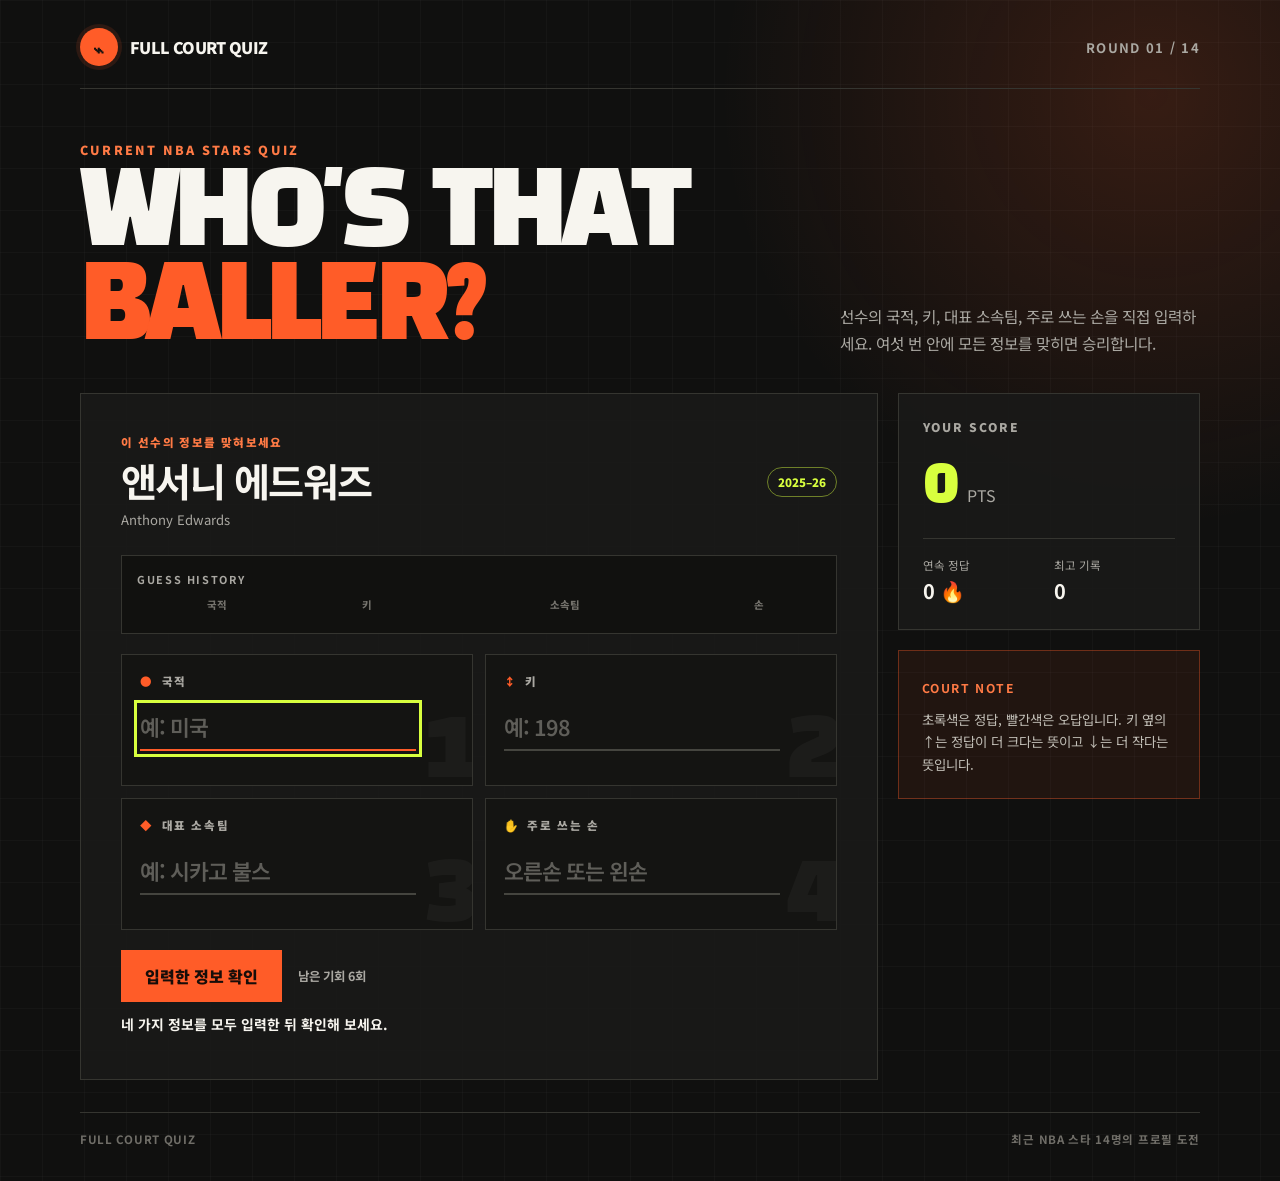
==== index.html @ ac7684ba "최근 NBA 선수 데이터 반영" ====
<!doctype html>
<html lang="ko">
  <head>
    <meta charset="UTF-8" />
    <meta name="viewport" content="width=device-width, initial-scale=1" />
    <meta
      name="description"
      content="국적, 키, 소속팀, 주로 쓰는 손을 입력해 최근 NBA 스타의 프로필을 맞혀 보세요."
    />
    <title>WHO'S THAT BALLER? — 농구선수 맞히기</title>
    <link rel="preconnect" href="https://fonts.googleapis.com" />
    <link rel="preconnect" href="https://fonts.gstatic.com" crossorigin />
    <link
      href="https://fonts.googleapis.com/css2?family=Black+Han+Sans&family=Noto+Sans+KR:wght@400;600;700;900&display=swap"
      rel="stylesheet"
    />
    <link rel="stylesheet" href="style.css" />
  </head>
  <body>
    <main class="shell">
      <header class="topbar">
        <a class="brand" href="./" aria-label="Full Court Quiz 처음으로">
          <span class="brand-ball" aria-hidden="true">⌁</span>
          FULL COURT QUIZ
        </a>
        <div class="round-counter" id="roundCounter">ROUND 01 / 14</div>
      </header>

      <section class="hero" aria-labelledby="gameTitle">
        <div>
          <p class="kicker">CURRENT NBA STARS QUIZ</p>
          <h1 id="gameTitle">WHO'S THAT<br /><span>BALLER?</span></h1>
        </div>
        <p class="intro">
          선수의 국적, 키, 대표 소속팀, 주로 쓰는 손을 직접 입력하세요.
          여섯 번 안에 모든 정보를 맞히면 승리합니다.
        </p>
      </section>

      <section class="game-layout">
        <div class="game-card">
          <div class="card-header">
            <div>
              <p class="player-prompt">이 선수의 정보를 맞혀보세요</p>
              <h2 id="playerName">-</h2>
              <p class="english-name" id="englishName">-</p>
            </div>
            <span class="difficulty">2025–26</span>
          </div>

          <section class="guess-board" aria-labelledby="guessBoardTitle">
            <h3 id="guessBoardTitle" class="board-title">GUESS HISTORY</h3>
            <div class="board-labels" aria-hidden="true">
              <span>국적</span>
              <span>키</span>
              <span>소속팀</span>
              <span>손</span>
            </div>
            <div id="guessHistory" class="guess-history" aria-live="polite"></div>
          </section>

          <form id="answerForm">
            <div class="clue-grid">
              <label class="clue" data-number="1" for="nationalityInput">
                <span class="clue-label"><span aria-hidden="true">●</span> 국적</span>
                <input
                  class="clue-input"
                  id="nationalityInput"
                  type="text"
                  autocomplete="off"
                  placeholder="예: 미국"
                />
                <span class="result-icon" aria-hidden="true"></span>
              </label>
              <label class="clue" data-number="2" for="heightInput">
                <span class="clue-label"><span aria-hidden="true">↕</span> 키</span>
                <input
                  class="clue-input"
                  id="heightInput"
                  type="text"
                  inputmode="numeric"
                  autocomplete="off"
                  placeholder="예: 198"
                />
                <span class="result-icon" aria-hidden="true"></span>
              </label>
              <label class="clue" data-number="3" for="teamInput">
                <span class="clue-label"><span aria-hidden="true">◆</span> 대표 소속팀</span>
                <input
                  class="clue-input"
                  id="teamInput"
                  type="text"
                  autocomplete="off"
                  placeholder="예: 시카고 불스"
                />
                <span class="result-icon" aria-hidden="true"></span>
              </label>
              <label class="clue" data-number="4" for="handInput">
                <span class="clue-label"><span aria-hidden="true">✋</span> 주로 쓰는 손</span>
                <input
                  class="clue-input"
                  id="handInput"
                  type="text"
                  autocomplete="off"
                  placeholder="오른손 또는 왼손"
                />
                <span class="result-icon" aria-hidden="true"></span>
              </label>
            </div>

            <div class="answer-actions">
              <button class="primary-button" type="submit">입력한 정보 확인</button>
              <span class="attempt-count" id="attemptCount">남은 기회 6회</span>
            </div>
            <p class="feedback" id="feedback" aria-live="polite"></p>
          </form>
        </div>

        <aside class="side-panel" aria-label="게임 현황">
          <section class="score-card">
            <p class="score-title">YOUR SCORE</p>
            <div class="score-main">
              <strong id="score">0</strong>
              <span>PTS</span>
            </div>
            <div class="stats">
              <div class="stat">
                <span>연속 정답</span>
                <strong id="streak">0 🔥</strong>
              </div>
              <div class="stat">
                <span>최고 기록</span>
                <strong id="best">0</strong>
              </div>
            </div>
          </section>

          <section class="tip-card">
            <strong>COURT NOTE</strong>
            <p>
              초록색은 정답, 빨간색은 오답입니다. 키 옆의 ↑는 정답이 더
              크다는 뜻이고 ↓는 더 작다는 뜻입니다.
            </p>
          </section>

          <button class="next-button" id="nextButton" type="button" hidden>
            다음 선수 →
          </button>
        </aside>
      </section>

      <footer>
        <span>FULL COURT QUIZ</span>
        <span>최근 NBA 스타 14명의 프로필 도전</span>
      </footer>
    </main>
    <script src="main.js"></script>
  </body>
</html>
---- style.css ----
:root {
  color-scheme: dark;
  --ink: #f7f5ef;
  --muted: #aaa8a2;
  --court: #10100f;
  --panel: #1a1a18;
  --line: #353530;
  --orange: #ff5c28;
  --orange-soft: #ff7a45;
  --lime: #d8ff3e;
  --danger: #ff6a6a;
}

* {
  box-sizing: border-box;
}

html {
  min-width: 320px;
  background: var(--court);
}

body {
  margin: 0;
  min-height: 100vh;
  background:
    radial-gradient(circle at 90% 8%, rgba(255, 92, 40, 0.16), transparent 27rem),
    linear-gradient(rgba(255, 255, 255, 0.025) 1px, transparent 1px),
    linear-gradient(90deg, rgba(255, 255, 255, 0.025) 1px, transparent 1px),
    var(--court);
  background-size: auto, 42px 42px, 42px 42px, auto;
  color: var(--ink);
  font-family: "Noto Sans KR", sans-serif;
}

button,
input {
  font: inherit;
}

button {
  cursor: pointer;
}

.shell {
  width: min(1120px, calc(100% - 32px));
  margin: 0 auto;
  padding: 28px 0 34px;
}

.topbar {
  display: flex;
  align-items: center;
  justify-content: space-between;
  gap: 20px;
  padding-bottom: 22px;
  border-bottom: 1px solid var(--line);
}

.brand {
  display: flex;
  align-items: center;
  gap: 12px;
  color: var(--ink);
  font-weight: 900;
  letter-spacing: -0.04em;
  text-decoration: none;
}

.brand-ball {
  display: grid;
  width: 38px;
  aspect-ratio: 1;
  place-items: center;
  border-radius: 50%;
  background: var(--orange);
  color: #17120f;
  font-size: 20px;
  box-shadow: 0 0 0 4px rgba(255, 92, 40, 0.12);
}

.round-counter {
  color: var(--muted);
  font-size: 0.82rem;
  font-weight: 700;
  letter-spacing: 0.1em;
}

.hero {
  display: grid;
  grid-template-columns: minmax(0, 1.2fr) minmax(240px, 0.8fr);
  gap: 32px;
  align-items: end;
  padding: 52px 0 36px;
}

.kicker {
  margin: 0 0 10px;
  color: var(--orange-soft);
  font-size: 0.78rem;
  font-weight: 900;
  letter-spacing: 0.18em;
}

h1 {
  max-width: 700px;
  margin: 0;
  font-family: "Black Han Sans", sans-serif;
  font-size: clamp(2.9rem, 8vw, 6.4rem);
  font-weight: 400;
  letter-spacing: -0.055em;
  line-height: 0.92;
}

h1 span {
  color: var(--orange);
}

.intro {
  justify-self: end;
  max-width: 360px;
  margin: 0;
  color: var(--muted);
  font-size: 0.98rem;
  line-height: 1.75;
}

.game-layout {
  display: grid;
  grid-template-columns: minmax(0, 1.45fr) minmax(260px, 0.55fr);
  gap: 20px;
}

.game-card,
.score-card {
  border: 1px solid var(--line);
  background: rgba(26, 26, 24, 0.92);
}

.game-card {
  padding: clamp(22px, 4vw, 40px);
}

.card-header {
  display: flex;
  justify-content: space-between;
  gap: 18px;
  align-items: center;
  margin-bottom: 26px;
}

.card-header h2 {
  margin: 2px 0 0;
  font-size: clamp(1.65rem, 4vw, 2.45rem);
  letter-spacing: -0.04em;
}

.player-prompt {
  margin: 0;
  color: var(--orange-soft);
  font-size: 0.72rem;
  font-weight: 900;
  letter-spacing: 0.12em;
}

.english-name {
  margin: 2px 0 0;
  color: var(--muted);
  font-size: 0.82rem;
}

.difficulty {
  padding: 6px 10px;
  border: 1px solid rgba(216, 255, 62, 0.45);
  border-radius: 999px;
  color: var(--lime);
  font-size: 0.72rem;
  font-weight: 900;
}

.guess-board {
  margin-bottom: 20px;
  padding: 15px;
  border: 1px solid var(--line);
  background: #11110f;
}

.board-title {
  margin: 0 0 10px;
  color: var(--muted);
  font-size: 0.68rem;
  letter-spacing: 0.15em;
}

.board-labels,
.guess-row {
  display: grid;
  grid-template-columns: 0.85fr 0.68fr 1.35fr 0.65fr;
  gap: 6px;
}

.board-labels {
  margin-bottom: 6px;
  color: #74726c;
  font-size: 0.65rem;
  font-weight: 800;
  text-align: center;
}

.guess-history {
  display: grid;
  gap: 6px;
}

.guess-cell {
  display: flex;
  min-width: 0;
  min-height: 42px;
  align-items: center;
  justify-content: center;
  gap: 5px;
  padding: 7px 5px;
  color: #fff;
  font-size: clamp(0.68rem, 1.6vw, 0.82rem);
  font-weight: 900;
  line-height: 1.2;
  text-align: center;
  word-break: keep-all;
  animation: tile-in 240ms ease both;
}

.guess-cell.correct {
  background: #31834e;
  border: 1px solid #64d889;
}

.guess-cell.wrong {
  background: #8a3434;
  border: 1px solid #e56b6b;
}

.height-arrow {
  flex: none;
  color: #fff;
  font-size: 1rem;
}

@keyframes tile-in {
  from {
    opacity: 0;
    transform: rotateX(75deg);
  }
  to {
    opacity: 1;
    transform: rotateX(0);
  }
}

.clue-grid {
  display: grid;
  grid-template-columns: repeat(2, minmax(0, 1fr));
  gap: 12px;
}

.clue {
  position: relative;
  min-height: 132px;
  overflow: hidden;
  padding: 18px;
  border: 1px solid var(--line);
  background: #141412;
  transition: border-color 180ms ease, background 180ms ease;
}

.clue::after {
  position: absolute;
  right: -8px;
  bottom: -24px;
  color: rgba(255, 255, 255, 0.035);
  font-family: "Black Han Sans", sans-serif;
  font-size: 6rem;
  content: attr(data-number);
}

.clue-label {
  display: flex;
  align-items: center;
  gap: 8px;
  margin-bottom: 17px;
  color: var(--muted);
  font-size: 0.72rem;
  font-weight: 900;
  letter-spacing: 0.14em;
}

.clue-label span {
  color: var(--orange);
}

.clue-input {
  position: relative;
  z-index: 1;
  width: calc(100% - 38px);
  min-width: 0;
  padding: 5px 0 7px;
  border: 0;
  border-bottom: 2px solid #45453f;
  border-radius: 0;
  outline: 0;
  background: transparent;
  color: var(--ink);
  font-size: clamp(1rem, 2.4vw, 1.35rem);
  font-weight: 900;
  letter-spacing: -0.045em;
}

.clue-input::placeholder {
  color: #5f5e59;
  font-weight: 600;
}

.clue-input:focus {
  border-color: var(--orange);
}

.result-icon {
  position: absolute;
  z-index: 2;
  right: 18px;
  bottom: 25px;
  display: grid;
  width: 30px;
  height: 30px;
  place-items: center;
  border-radius: 50%;
  font-size: 1rem;
  font-weight: 900;
}

.clue.is-correct {
  border-color: #64d889;
  background: rgba(56, 161, 105, 0.16);
}

.clue.is-correct .clue-input {
  border-color: #64d889;
  color: #a8f5bf;
}

.clue.is-correct .result-icon {
  background: #64d889;
  color: #092512;
}

.clue.is-wrong {
  border-color: #f06464;
  background: rgba(190, 55, 55, 0.16);
}

.clue.is-wrong .clue-input {
  border-color: #f06464;
}

.clue.is-wrong .result-icon {
  background: #f06464;
  color: #2c0707;
}

.answer-actions {
  display: flex;
  align-items: center;
  gap: 16px;
  margin-top: 20px;
}

.attempt-count {
  color: var(--muted);
  font-size: 0.78rem;
  font-weight: 700;
}

.primary-button,
.next-button {
  border: 0;
  background: var(--orange);
  color: #170d09;
  font-weight: 900;
  transition: background 160ms ease, transform 160ms ease;
}

.primary-button {
  padding: 14px 24px;
}

.primary-button:hover,
.next-button:hover {
  background: #ff7448;
  transform: translateY(-1px);
}

.primary-button:focus-visible,
.next-button:focus-visible,
.clue-input:focus-visible {
  outline: 3px solid var(--lime);
  outline-offset: 3px;
}

.feedback {
  min-height: 25px;
  margin: 12px 0 0;
  font-size: 0.87rem;
  font-weight: 700;
}

.feedback.correct {
  color: var(--lime);
}

.feedback.wrong {
  color: var(--danger);
}

.side-panel {
  display: grid;
  align-content: start;
  gap: 20px;
}

.score-card {
  padding: 24px;
}

.score-title {
  margin: 0 0 20px;
  color: var(--muted);
  font-size: 0.75rem;
  font-weight: 900;
  letter-spacing: 0.16em;
}

.score-main {
  display: flex;
  align-items: baseline;
  gap: 7px;
  padding-bottom: 22px;
  border-bottom: 1px solid var(--line);
}

.score-main strong {
  color: var(--lime);
  font-family: "Black Han Sans", sans-serif;
  font-size: 3.8rem;
  font-weight: 400;
  line-height: 1;
}

.score-main span {
  color: var(--muted);
}

.stats {
  display: grid;
  grid-template-columns: 1fr 1fr;
  gap: 10px;
  padding-top: 18px;
}

.stat span {
  display: block;
  color: var(--muted);
  font-size: 0.72rem;
}

.stat strong {
  display: block;
  margin-top: 3px;
  font-size: 1.25rem;
}

.tip-card {
  padding: 23px;
  border: 1px solid rgba(255, 92, 40, 0.35);
  background: rgba(255, 92, 40, 0.07);
}

.tip-card strong {
  color: var(--orange-soft);
  font-size: 0.76rem;
  letter-spacing: 0.13em;
}

.tip-card p {
  margin: 10px 0 0;
  color: #c1beb6;
  font-size: 0.84rem;
  line-height: 1.65;
}

.next-button {
  width: 100%;
  padding: 15px;
}

.next-button[hidden] {
  display: none;
}

footer {
  display: flex;
  justify-content: space-between;
  gap: 20px;
  margin-top: 32px;
  padding-top: 18px;
  border-top: 1px solid var(--line);
  color: #706e68;
  font-size: 0.72rem;
  font-weight: 700;
  letter-spacing: 0.06em;
}

@media (max-width: 780px) {
  .hero,
  .game-layout {
    grid-template-columns: 1fr;
  }

  .hero {
    gap: 18px;
    padding-top: 38px;
  }

  .intro {
    justify-self: start;
  }

  .side-panel {
    grid-template-columns: 1fr 1fr;
  }

  .next-button {
    grid-column: 1 / -1;
  }
}

@media (max-width: 560px) {
  .shell {
    width: min(100% - 20px, 1120px);
    padding-top: 18px;
  }

  .clue-grid,
  .side-panel {
    grid-template-columns: 1fr;
  }

  .guess-board {
    margin-inline: -10px;
    padding: 10px;
  }

  .board-labels,
  .guess-row {
    grid-template-columns: 0.85fr 0.65fr 1.25fr 0.65fr;
    gap: 4px;
  }

  .guess-cell {
    min-height: 38px;
    padding-inline: 3px;
    font-size: 0.62rem;
  }

  .clue {
    min-height: 108px;
  }

  .answer-row {
    grid-template-columns: 1fr;
  }

  .primary-button {
    padding: 14px;
  }

  .round-counter {
    font-size: 0.7rem;
  }

  footer {
    flex-direction: column;
  }
}

@media (prefers-reduced-motion: reduce) {
  * {
    scroll-behavior: auto !important;
    transition: none !important;
  }
}
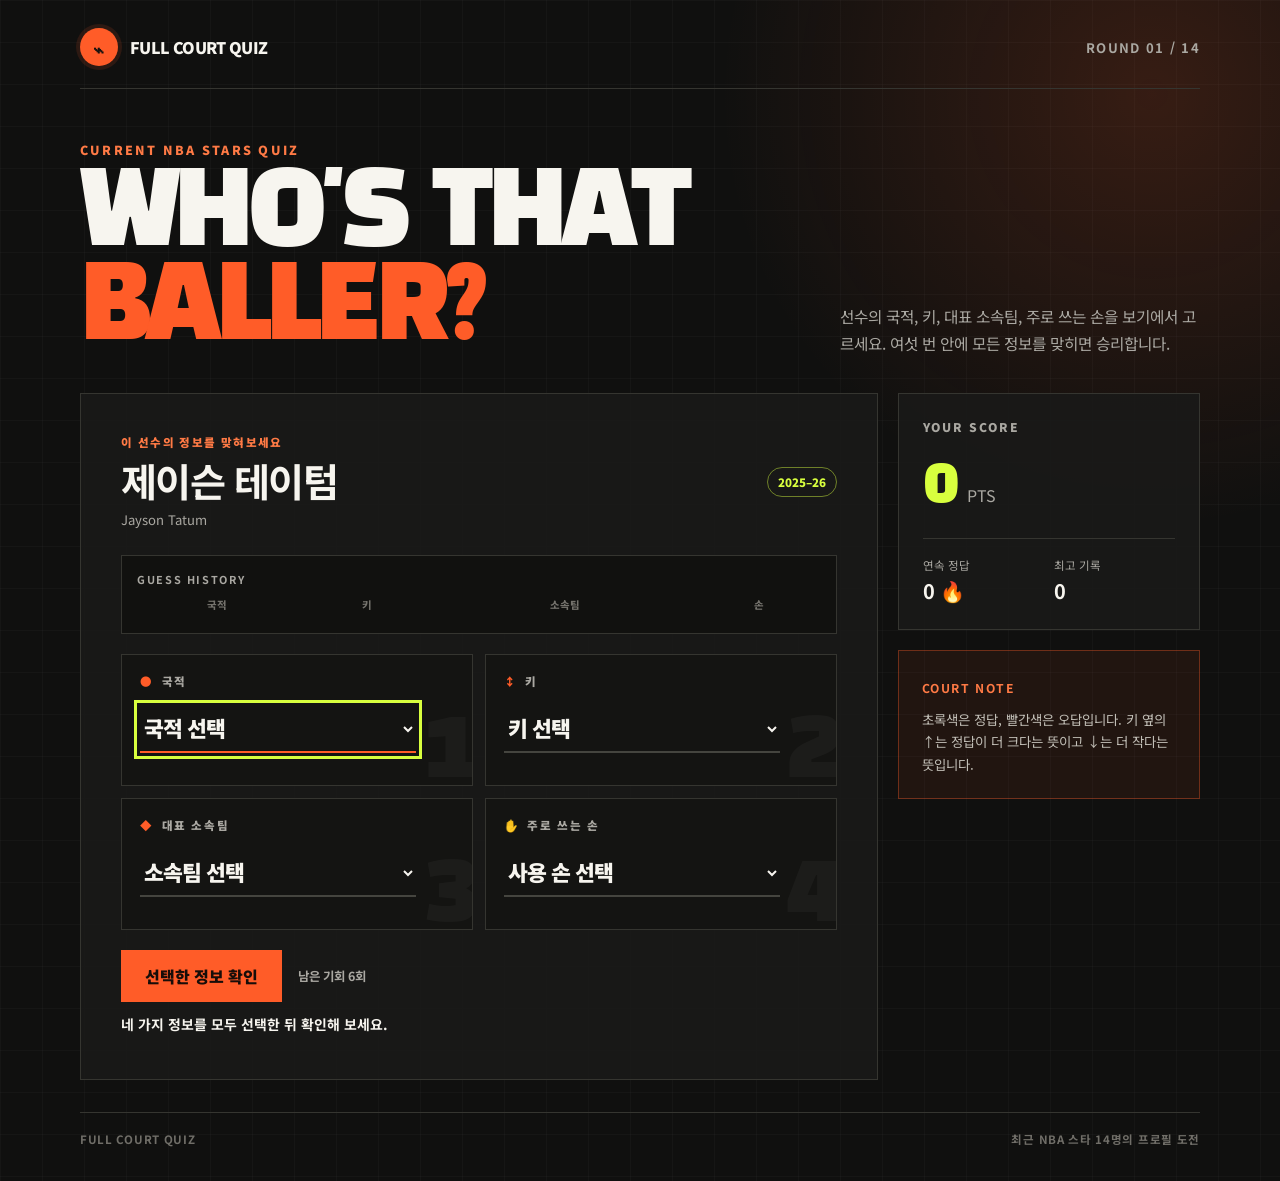
==== commit 0e5320b8: "농구 퀴즈를 객관식으로 변경" ====
--- a/index.html
+++ b/index.html
@@ -5,7 +5,7 @@
     <meta name="viewport" content="width=device-width, initial-scale=1" />
     <meta
       name="description"
-      content="국적, 키, 소속팀, 주로 쓰는 손을 입력해 최근 NBA 스타의 프로필을 맞혀 보세요."
+      content="국적, 키, 소속팀, 주로 쓰는 손을 객관식으로 골라 최근 NBA 스타의 프로필을 맞혀 보세요."
     />
     <title>WHO'S THAT BALLER? — 농구선수 맞히기</title>
     <link rel="preconnect" href="https://fonts.googleapis.com" />
@@ -32,7 +32,7 @@
           <h1 id="gameTitle">WHO'S THAT<br /><span>BALLER?</span></h1>
         </div>
         <p class="intro">
-          선수의 국적, 키, 대표 소속팀, 주로 쓰는 손을 직접 입력하세요.
+          선수의 국적, 키, 대표 소속팀, 주로 쓰는 손을 보기에서 고르세요.
           여섯 번 안에 모든 정보를 맞히면 승리합니다.
         </p>
       </section>
@@ -63,53 +63,52 @@
             <div class="clue-grid">
               <label class="clue" data-number="1" for="nationalityInput">
                 <span class="clue-label"><span aria-hidden="true">●</span> 국적</span>
-                <input
+                <select
                   class="clue-input"
                   id="nationalityInput"
-                  type="text"
-                  autocomplete="off"
-                  placeholder="예: 미국"
-                />
+                  data-field="nationality"
+                >
+                  <option value="">국적 선택</option>
+                </select>
                 <span class="result-icon" aria-hidden="true"></span>
               </label>
               <label class="clue" data-number="2" for="heightInput">
                 <span class="clue-label"><span aria-hidden="true">↕</span> 키</span>
-                <input
+                <select
                   class="clue-input"
                   id="heightInput"
-                  type="text"
-                  inputmode="numeric"
-                  autocomplete="off"
-                  placeholder="예: 198"
-                />
+                  data-field="height"
+                >
+                  <option value="">키 선택</option>
+                </select>
                 <span class="result-icon" aria-hidden="true"></span>
               </label>
               <label class="clue" data-number="3" for="teamInput">
                 <span class="clue-label"><span aria-hidden="true">◆</span> 대표 소속팀</span>
-                <input
+                <select
                   class="clue-input"
                   id="teamInput"
-                  type="text"
-                  autocomplete="off"
-                  placeholder="예: 시카고 불스"
-                />
+                  data-field="team"
+                >
+                  <option value="">소속팀 선택</option>
+                </select>
                 <span class="result-icon" aria-hidden="true"></span>
               </label>
               <label class="clue" data-number="4" for="handInput">
                 <span class="clue-label"><span aria-hidden="true">✋</span> 주로 쓰는 손</span>
-                <input
+                <select
                   class="clue-input"
                   id="handInput"
-                  type="text"
-                  autocomplete="off"
-                  placeholder="오른손 또는 왼손"
-                />
+                  data-field="hand"
+                >
+                  <option value="">사용 손 선택</option>
+                </select>
                 <span class="result-icon" aria-hidden="true"></span>
               </label>
             </div>
 
             <div class="answer-actions">
-              <button class="primary-button" type="submit">입력한 정보 확인</button>
+              <button class="primary-button" type="submit">선택한 정보 확인</button>
               <span class="attempt-count" id="attemptCount">남은 기회 6회</span>
             </div>
             <p class="feedback" id="feedback" aria-live="polite"></p>
--- a/style.css
+++ b/style.css
@@ -34,7 +34,8 @@
 }
 
 button,
-input {
+input,
+select {
   font: inherit;
 }
 
@@ -309,9 +310,20 @@
   outline: 0;
   background: transparent;
   color: var(--ink);
+  cursor: pointer;
   font-size: clamp(1rem, 2.4vw, 1.35rem);
   font-weight: 900;
   letter-spacing: -0.045em;
+}
+
+.clue-input option {
+  background: #1a1a18;
+  color: var(--ink);
+}
+
+.clue-input:disabled {
+  cursor: default;
+  opacity: 1;
 }
 
 .clue-input::placeholder {
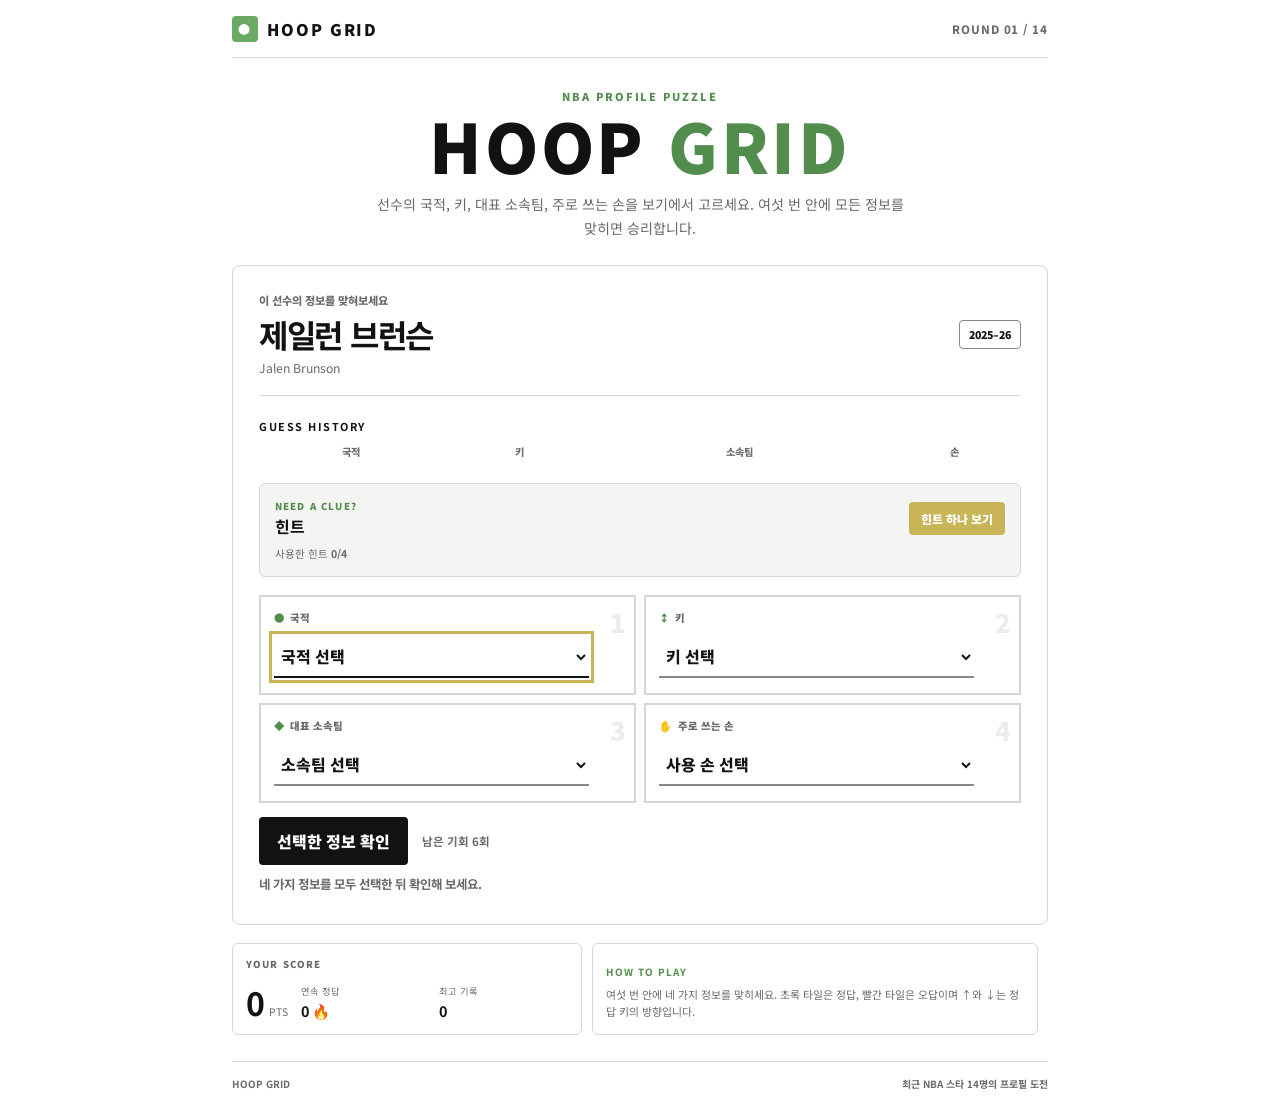
==== commit 0c16912b: "Wordle 스타일 디자인과 힌트 추가" ====
--- a/index.html
+++ b/index.html
@@ -7,11 +7,11 @@
       name="description"
       content="국적, 키, 소속팀, 주로 쓰는 손을 객관식으로 골라 최근 NBA 스타의 프로필을 맞혀 보세요."
     />
-    <title>WHO'S THAT BALLER? — 농구선수 맞히기</title>
+    <title>HOOP GRID — NBA 선수 프로필 맞히기</title>
     <link rel="preconnect" href="https://fonts.googleapis.com" />
     <link rel="preconnect" href="https://fonts.gstatic.com" crossorigin />
     <link
-      href="https://fonts.googleapis.com/css2?family=Black+Han+Sans&family=Noto+Sans+KR:wght@400;600;700;900&display=swap"
+      href="https://fonts.googleapis.com/css2?family=Noto+Sans+KR:wght@400;600;700;900&display=swap"
       rel="stylesheet"
     />
     <link rel="stylesheet" href="style.css" />
@@ -19,17 +19,17 @@
   <body>
     <main class="shell">
       <header class="topbar">
-        <a class="brand" href="./" aria-label="Full Court Quiz 처음으로">
-          <span class="brand-ball" aria-hidden="true">⌁</span>
-          FULL COURT QUIZ
+        <a class="brand" href="./" aria-label="Hoop Grid 처음으로">
+          <span class="brand-ball" aria-hidden="true">●</span>
+          HOOP GRID
         </a>
         <div class="round-counter" id="roundCounter">ROUND 01 / 14</div>
       </header>
 
       <section class="hero" aria-labelledby="gameTitle">
         <div>
-          <p class="kicker">CURRENT NBA STARS QUIZ</p>
-          <h1 id="gameTitle">WHO'S THAT<br /><span>BALLER?</span></h1>
+          <p class="kicker">NBA PROFILE PUZZLE</p>
+          <h1 id="gameTitle">HOOP <span>GRID</span></h1>
         </div>
         <p class="intro">
           선수의 국적, 키, 대표 소속팀, 주로 쓰는 손을 보기에서 고르세요.
@@ -57,6 +57,22 @@
               <span>손</span>
             </div>
             <div id="guessHistory" class="guess-history" aria-live="polite"></div>
+          </section>
+
+          <section class="hint-box" aria-labelledby="hintTitle">
+            <div class="hint-heading">
+              <div>
+                <span class="hint-eyebrow">NEED A CLUE?</span>
+                <h3 id="hintTitle">힌트</h3>
+              </div>
+              <button class="hint-button" id="hintButton" type="button">
+                힌트 하나 보기
+              </button>
+            </div>
+            <div class="hint-progress">
+              사용한 힌트 <strong id="hintCount">0/4</strong>
+            </div>
+            <ul class="hint-list" id="hintList" aria-live="polite"></ul>
           </section>
 
           <form id="answerForm">
@@ -135,10 +151,10 @@
           </section>
 
           <section class="tip-card">
-            <strong>COURT NOTE</strong>
+            <strong>HOW TO PLAY</strong>
             <p>
-              초록색은 정답, 빨간색은 오답입니다. 키 옆의 ↑는 정답이 더
-              크다는 뜻이고 ↓는 더 작다는 뜻입니다.
+              여섯 번 안에 네 가지 정보를 맞히세요. 초록 타일은 정답,
+              빨간 타일은 오답이며 ↑와 ↓는 정답 키의 방향입니다.
             </p>
           </section>
 
@@ -149,7 +165,7 @@
       </section>
 
       <footer>
-        <span>FULL COURT QUIZ</span>
+        <span>HOOP GRID</span>
         <span>최근 NBA 스타 14명의 프로필 도전</span>
       </footer>
     </main>
--- a/style.css
+++ b/style.css
@@ -1,14 +1,16 @@
 :root {
-  color-scheme: dark;
-  --ink: #f7f5ef;
-  --muted: #aaa8a2;
-  --court: #10100f;
-  --panel: #1a1a18;
-  --line: #353530;
-  --orange: #ff5c28;
-  --orange-soft: #ff7a45;
-  --lime: #d8ff3e;
-  --danger: #ff6a6a;
+  color-scheme: light;
+  --ink: #121213;
+  --muted: #6a6a6c;
+  --page: #ffffff;
+  --line: #d3d6da;
+  --line-dark: #878a8c;
+  --tile: #ffffff;
+  --green: #6aaa64;
+  --green-dark: #538d4e;
+  --red: #c65d5d;
+  --yellow: #c9b458;
+  --soft: #f4f4f2;
 }
 
 * {
@@ -17,20 +19,15 @@
 
 html {
   min-width: 320px;
-  background: var(--court);
+  background: var(--page);
 }
 
 body {
   margin: 0;
   min-height: 100vh;
-  background:
-    radial-gradient(circle at 90% 8%, rgba(255, 92, 40, 0.16), transparent 27rem),
-    linear-gradient(rgba(255, 255, 255, 0.025) 1px, transparent 1px),
-    linear-gradient(90deg, rgba(255, 255, 255, 0.025) 1px, transparent 1px),
-    var(--court);
-  background-size: auto, 42px 42px, 42px 42px, auto;
+  background: var(--page);
   color: var(--ink);
-  font-family: "Noto Sans KR", sans-serif;
+  font-family: "Noto Sans KR", Arial, sans-serif;
 }
 
 button,
@@ -39,171 +36,163 @@
   font: inherit;
 }
 
-button {
+button,
+select {
   cursor: pointer;
 }
 
 .shell {
-  width: min(1120px, calc(100% - 32px));
+  width: min(100%, 860px);
   margin: 0 auto;
-  padding: 28px 0 34px;
+  padding: 0 22px 28px;
 }
 
 .topbar {
   display: flex;
-  align-items: center;
-  justify-content: space-between;
-  gap: 20px;
-  padding-bottom: 22px;
-  border-bottom: 1px solid var(--line);
-}
-
-.brand {
-  display: flex;
-  align-items: center;
-  gap: 12px;
-  color: var(--ink);
-  font-weight: 900;
-  letter-spacing: -0.04em;
-  text-decoration: none;
-}
-
-.brand-ball {
-  display: grid;
-  width: 38px;
-  aspect-ratio: 1;
-  place-items: center;
-  border-radius: 50%;
-  background: var(--orange);
-  color: #17120f;
-  font-size: 20px;
-  box-shadow: 0 0 0 4px rgba(255, 92, 40, 0.12);
-}
-
-.round-counter {
-  color: var(--muted);
-  font-size: 0.82rem;
-  font-weight: 700;
-  letter-spacing: 0.1em;
-}
-
-.hero {
-  display: grid;
-  grid-template-columns: minmax(0, 1.2fr) minmax(240px, 0.8fr);
-  gap: 32px;
-  align-items: end;
-  padding: 52px 0 36px;
-}
-
-.kicker {
-  margin: 0 0 10px;
-  color: var(--orange-soft);
-  font-size: 0.78rem;
-  font-weight: 900;
-  letter-spacing: 0.18em;
-}
-
-h1 {
-  max-width: 700px;
-  margin: 0;
-  font-family: "Black Han Sans", sans-serif;
-  font-size: clamp(2.9rem, 8vw, 6.4rem);
-  font-weight: 400;
-  letter-spacing: -0.055em;
-  line-height: 0.92;
-}
-
-h1 span {
-  color: var(--orange);
-}
-
-.intro {
-  justify-self: end;
-  max-width: 360px;
-  margin: 0;
-  color: var(--muted);
-  font-size: 0.98rem;
-  line-height: 1.75;
-}
-
-.game-layout {
-  display: grid;
-  grid-template-columns: minmax(0, 1.45fr) minmax(260px, 0.55fr);
-  gap: 20px;
-}
-
-.game-card,
-.score-card {
-  border: 1px solid var(--line);
-  background: rgba(26, 26, 24, 0.92);
-}
-
-.game-card {
-  padding: clamp(22px, 4vw, 40px);
-}
-
-.card-header {
-  display: flex;
+  min-height: 58px;
+  align-items: center;
   justify-content: space-between;
   gap: 18px;
-  align-items: center;
-  margin-bottom: 26px;
-}
-
-.card-header h2 {
-  margin: 2px 0 0;
-  font-size: clamp(1.65rem, 4vw, 2.45rem);
-  letter-spacing: -0.04em;
+  border-bottom: 1px solid var(--line);
+}
+
+.brand {
+  display: flex;
+  align-items: center;
+  gap: 9px;
+  color: var(--ink);
+  font-size: 1rem;
+  font-weight: 900;
+  letter-spacing: 0.12em;
+  text-decoration: none;
+}
+
+.brand-ball {
+  display: grid;
+  width: 26px;
+  height: 26px;
+  place-items: center;
+  border-radius: 4px;
+  background: var(--green);
+  color: #fff;
+  font-size: 0.75rem;
+}
+
+.round-counter {
+  color: var(--muted);
+  font-size: 0.72rem;
+  font-weight: 800;
+  letter-spacing: 0.08em;
+}
+
+.hero {
+  padding: 30px 0 24px;
+  text-align: center;
+}
+
+.kicker {
+  margin: 0 0 7px;
+  color: var(--green-dark);
+  font-size: 0.68rem;
+  font-weight: 900;
+  letter-spacing: 0.18em;
+}
+
+h1 {
+  margin: 0;
+  font-size: clamp(2.5rem, 8vw, 4.25rem);
+  font-weight: 900;
+  letter-spacing: 0.04em;
+  line-height: 1;
+}
+
+h1 span {
+  color: var(--green-dark);
+}
+
+.intro {
+  max-width: 540px;
+  margin: 14px auto 0;
+  color: var(--muted);
+  font-size: 0.88rem;
+  line-height: 1.7;
+}
+
+.game-layout {
+  display: flex;
+  flex-direction: column;
+  gap: 18px;
+}
+
+.game-card {
+  width: 100%;
+  padding: 26px;
+  border: 1px solid var(--line);
+  border-radius: 8px;
+  background: #fff;
+}
+
+.card-header {
+  display: flex;
+  align-items: center;
+  justify-content: space-between;
+  gap: 16px;
+  margin-bottom: 22px;
+  padding-bottom: 18px;
+  border-bottom: 1px solid var(--line);
 }
 
 .player-prompt {
   margin: 0;
-  color: var(--orange-soft);
-  font-size: 0.72rem;
-  font-weight: 900;
-  letter-spacing: 0.12em;
+  color: var(--muted);
+  font-size: 0.7rem;
+  font-weight: 800;
+}
+
+.card-header h2 {
+  margin: 3px 0 0;
+  font-size: clamp(1.5rem, 4vw, 2rem);
+  letter-spacing: -0.04em;
 }
 
 .english-name {
   margin: 2px 0 0;
   color: var(--muted);
-  font-size: 0.82rem;
+  font-size: 0.76rem;
 }
 
 .difficulty {
-  padding: 6px 10px;
-  border: 1px solid rgba(216, 255, 62, 0.45);
-  border-radius: 999px;
-  color: var(--lime);
-  font-size: 0.72rem;
+  flex: none;
+  padding: 6px 9px;
+  border: 1px solid var(--line-dark);
+  border-radius: 4px;
+  color: var(--ink);
+  font-size: 0.66rem;
   font-weight: 900;
 }
 
 .guess-board {
-  margin-bottom: 20px;
-  padding: 15px;
-  border: 1px solid var(--line);
-  background: #11110f;
+  margin-bottom: 18px;
 }
 
 .board-title {
   margin: 0 0 10px;
-  color: var(--muted);
+  color: var(--ink);
   font-size: 0.68rem;
-  letter-spacing: 0.15em;
+  letter-spacing: 0.14em;
 }
 
 .board-labels,
 .guess-row {
   display: grid;
-  grid-template-columns: 0.85fr 0.68fr 1.35fr 0.65fr;
+  grid-template-columns: 0.9fr 0.7fr 1.4fr 0.65fr;
   gap: 6px;
 }
 
 .board-labels {
   margin-bottom: 6px;
-  color: #74726c;
-  font-size: 0.65rem;
+  color: var(--muted);
+  font-size: 0.64rem;
   font-weight: 800;
   text-align: center;
 }
@@ -216,28 +205,29 @@
 .guess-cell {
   display: flex;
   min-width: 0;
-  min-height: 42px;
+  min-height: 46px;
   align-items: center;
   justify-content: center;
   gap: 5px;
-  padding: 7px 5px;
+  padding: 6px 4px;
+  border: 2px solid var(--line-dark);
   color: #fff;
-  font-size: clamp(0.68rem, 1.6vw, 0.82rem);
+  font-size: clamp(0.65rem, 1.8vw, 0.8rem);
   font-weight: 900;
   line-height: 1.2;
   text-align: center;
   word-break: keep-all;
-  animation: tile-in 240ms ease both;
+  animation: flip-in 360ms ease both;
 }
 
 .guess-cell.correct {
-  background: #31834e;
-  border: 1px solid #64d889;
+  border-color: var(--green);
+  background: var(--green);
 }
 
 .guess-cell.wrong {
-  background: #8a3434;
-  border: 1px solid #e56b6b;
+  border-color: var(--red);
+  background: var(--red);
 }
 
 .height-arrow {
@@ -246,79 +236,156 @@
   font-size: 1rem;
 }
 
-@keyframes tile-in {
+@keyframes flip-in {
+  0% {
+    transform: rotateX(80deg);
+  }
+  100% {
+    transform: rotateX(0);
+  }
+}
+
+.hint-box {
+  margin: 4px 0 18px;
+  padding: 15px;
+  border: 1px solid var(--line);
+  border-radius: 6px;
+  background: var(--soft);
+}
+
+.hint-heading {
+  display: flex;
+  align-items: center;
+  justify-content: space-between;
+  gap: 14px;
+}
+
+.hint-eyebrow {
+  display: block;
+  color: var(--green-dark);
+  font-size: 0.6rem;
+  font-weight: 900;
+  letter-spacing: 0.12em;
+}
+
+.hint-heading h3 {
+  margin: 1px 0 0;
+  font-size: 1rem;
+}
+
+.hint-button {
+  padding: 8px 12px;
+  border: 0;
+  border-radius: 4px;
+  background: var(--yellow);
+  color: #fff;
+  font-size: 0.75rem;
+  font-weight: 900;
+}
+
+.hint-button:disabled {
+  cursor: default;
+  background: var(--line-dark);
+}
+
+.hint-progress {
+  margin-top: 8px;
+  color: var(--muted);
+  font-size: 0.66rem;
+}
+
+.hint-list {
+  display: grid;
+  gap: 5px;
+  margin: 8px 0 0;
+  padding: 0;
+  list-style: none;
+}
+
+.hint-list:empty {
+  display: none;
+}
+
+.hint-list li {
+  padding: 8px 10px;
+  border-left: 4px solid var(--yellow);
+  background: #fff;
+  font-size: 0.76rem;
+  font-weight: 700;
+  animation: hint-in 180ms ease both;
+}
+
+@keyframes hint-in {
   from {
     opacity: 0;
-    transform: rotateX(75deg);
-  }
-  to {
-    opacity: 1;
-    transform: rotateX(0);
+    transform: translateY(-4px);
   }
 }
 
 .clue-grid {
   display: grid;
   grid-template-columns: repeat(2, minmax(0, 1fr));
-  gap: 12px;
+  gap: 8px;
 }
 
 .clue {
   position: relative;
-  min-height: 132px;
-  overflow: hidden;
-  padding: 18px;
-  border: 1px solid var(--line);
-  background: #141412;
-  transition: border-color 180ms ease, background 180ms ease;
+  min-height: 100px;
+  padding: 13px;
+  border: 2px solid var(--line);
+  background: var(--tile);
+  transition: border-color 150ms ease, background 150ms ease;
 }
 
 .clue::after {
   position: absolute;
-  right: -8px;
-  bottom: -24px;
-  color: rgba(255, 255, 255, 0.035);
-  font-family: "Black Han Sans", sans-serif;
-  font-size: 6rem;
+  right: 8px;
+  top: 6px;
+  color: #ececec;
+  font-size: 1.6rem;
+  font-weight: 900;
   content: attr(data-number);
 }
 
 .clue-label {
-  display: flex;
-  align-items: center;
-  gap: 8px;
-  margin-bottom: 17px;
-  color: var(--muted);
-  font-size: 0.72rem;
-  font-weight: 900;
-  letter-spacing: 0.14em;
+  position: relative;
+  z-index: 1;
+  display: flex;
+  align-items: center;
+  gap: 6px;
+  margin-bottom: 11px;
+  color: var(--muted);
+  font-size: 0.65rem;
+  font-weight: 900;
 }
 
 .clue-label span {
-  color: var(--orange);
+  color: var(--green-dark);
 }
 
 .clue-input {
   position: relative;
-  z-index: 1;
-  width: calc(100% - 38px);
+  z-index: 2;
+  width: calc(100% - 32px);
   min-width: 0;
-  padding: 5px 0 7px;
+  padding: 7px 3px;
   border: 0;
-  border-bottom: 2px solid #45453f;
+  border-bottom: 2px solid var(--line-dark);
   border-radius: 0;
   outline: 0;
   background: transparent;
   color: var(--ink);
-  cursor: pointer;
-  font-size: clamp(1rem, 2.4vw, 1.35rem);
-  font-weight: 900;
-  letter-spacing: -0.045em;
+  font-size: clamp(0.86rem, 2vw, 1rem);
+  font-weight: 800;
 }
 
 .clue-input option {
-  background: #1a1a18;
+  background: #fff;
   color: var(--ink);
+}
+
+.clue-input:focus {
+  border-color: var(--ink);
 }
 
 .clue-input:disabled {
@@ -326,276 +393,265 @@
   opacity: 1;
 }
 
-.clue-input::placeholder {
-  color: #5f5e59;
-  font-weight: 600;
-}
-
-.clue-input:focus {
-  border-color: var(--orange);
-}
-
 .result-icon {
   position: absolute;
-  z-index: 2;
-  right: 18px;
-  bottom: 25px;
-  display: grid;
-  width: 30px;
-  height: 30px;
+  z-index: 3;
+  right: 12px;
+  bottom: 16px;
+  display: grid;
+  width: 26px;
+  height: 26px;
   place-items: center;
-  border-radius: 50%;
-  font-size: 1rem;
+  border-radius: 3px;
+  font-size: 0.85rem;
   font-weight: 900;
 }
 
 .clue.is-correct {
-  border-color: #64d889;
-  background: rgba(56, 161, 105, 0.16);
+  border-color: var(--green);
+  background: #edf7ec;
 }
 
 .clue.is-correct .clue-input {
-  border-color: #64d889;
-  color: #a8f5bf;
+  border-color: var(--green);
+  color: #315c2d;
 }
 
 .clue.is-correct .result-icon {
-  background: #64d889;
-  color: #092512;
+  background: var(--green);
+  color: #fff;
 }
 
 .clue.is-wrong {
-  border-color: #f06464;
-  background: rgba(190, 55, 55, 0.16);
+  border-color: var(--red);
+  background: #fbefef;
 }
 
 .clue.is-wrong .clue-input {
-  border-color: #f06464;
+  border-color: var(--red);
 }
 
 .clue.is-wrong .result-icon {
-  background: #f06464;
-  color: #2c0707;
+  background: var(--red);
+  color: #fff;
 }
 
 .answer-actions {
   display: flex;
   align-items: center;
-  gap: 16px;
-  margin-top: 20px;
-}
-
-.attempt-count {
-  color: var(--muted);
-  font-size: 0.78rem;
-  font-weight: 700;
+  gap: 14px;
+  margin-top: 14px;
 }
 
 .primary-button,
 .next-button {
   border: 0;
-  background: var(--orange);
-  color: #170d09;
-  font-weight: 900;
-  transition: background 160ms ease, transform 160ms ease;
+  border-radius: 4px;
+  background: var(--ink);
+  color: #fff;
+  font-weight: 900;
+  transition: transform 120ms ease, opacity 120ms ease;
 }
 
 .primary-button {
-  padding: 14px 24px;
+  padding: 12px 18px;
 }
 
 .primary-button:hover,
 .next-button:hover {
-  background: #ff7448;
-  transform: translateY(-1px);
+  opacity: 0.84;
+}
+
+.attempt-count {
+  color: var(--muted);
+  font-size: 0.72rem;
+  font-weight: 700;
+}
+
+.feedback {
+  min-height: 23px;
+  margin: 10px 0 0;
+  color: var(--muted);
+  font-size: 0.78rem;
+  font-weight: 700;
+}
+
+.feedback.correct {
+  color: var(--green-dark);
+}
+
+.feedback.wrong {
+  color: #a33d3d;
+}
+
+.side-panel {
+  display: grid;
+  grid-template-columns: 1.1fr 1.4fr auto;
+  gap: 10px;
+}
+
+.score-card,
+.tip-card {
+  border: 1px solid var(--line);
+  border-radius: 6px;
+  background: #fff;
+}
+
+.score-card {
+  display: grid;
+  grid-template-columns: auto 1fr;
+  align-items: center;
+  gap: 13px;
+  padding: 13px;
+}
+
+.score-title {
+  grid-column: 1 / -1;
+  margin: 0;
+  color: var(--muted);
+  font-size: 0.6rem;
+  font-weight: 900;
+  letter-spacing: 0.12em;
+}
+
+.score-main {
+  display: flex;
+  align-items: baseline;
+  gap: 4px;
+}
+
+.score-main strong {
+  font-size: 2rem;
+  line-height: 1;
+}
+
+.score-main span {
+  color: var(--muted);
+  font-size: 0.65rem;
+}
+
+.stats {
+  display: grid;
+  grid-template-columns: 1fr 1fr;
+  gap: 8px;
+}
+
+.stat span {
+  display: block;
+  color: var(--muted);
+  font-size: 0.58rem;
+}
+
+.stat strong {
+  display: block;
+  margin-top: 2px;
+  font-size: 0.9rem;
+}
+
+.tip-card {
+  padding: 13px;
+}
+
+.tip-card strong {
+  color: var(--green-dark);
+  font-size: 0.62rem;
+  letter-spacing: 0.1em;
+}
+
+.tip-card p {
+  margin: 5px 0 0;
+  color: var(--muted);
+  font-size: 0.68rem;
+  line-height: 1.55;
+}
+
+.next-button {
+  min-width: 126px;
+  padding: 0 16px;
+}
+
+.next-button[hidden] {
+  display: none;
+}
+
+footer {
+  display: flex;
+  justify-content: space-between;
+  gap: 18px;
+  margin-top: 26px;
+  padding-top: 14px;
+  border-top: 1px solid var(--line);
+  color: var(--muted);
+  font-size: 0.62rem;
+  font-weight: 700;
 }
 
 .primary-button:focus-visible,
 .next-button:focus-visible,
+.hint-button:focus-visible,
 .clue-input:focus-visible {
-  outline: 3px solid var(--lime);
-  outline-offset: 3px;
-}
-
-.feedback {
-  min-height: 25px;
-  margin: 12px 0 0;
-  font-size: 0.87rem;
-  font-weight: 700;
-}
-
-.feedback.correct {
-  color: var(--lime);
-}
-
-.feedback.wrong {
-  color: var(--danger);
-}
-
-.side-panel {
-  display: grid;
-  align-content: start;
-  gap: 20px;
-}
-
-.score-card {
-  padding: 24px;
-}
-
-.score-title {
-  margin: 0 0 20px;
-  color: var(--muted);
-  font-size: 0.75rem;
-  font-weight: 900;
-  letter-spacing: 0.16em;
-}
-
-.score-main {
-  display: flex;
-  align-items: baseline;
-  gap: 7px;
-  padding-bottom: 22px;
-  border-bottom: 1px solid var(--line);
-}
-
-.score-main strong {
-  color: var(--lime);
-  font-family: "Black Han Sans", sans-serif;
-  font-size: 3.8rem;
-  font-weight: 400;
-  line-height: 1;
-}
-
-.score-main span {
-  color: var(--muted);
-}
-
-.stats {
-  display: grid;
-  grid-template-columns: 1fr 1fr;
-  gap: 10px;
-  padding-top: 18px;
-}
-
-.stat span {
-  display: block;
-  color: var(--muted);
-  font-size: 0.72rem;
-}
-
-.stat strong {
-  display: block;
-  margin-top: 3px;
-  font-size: 1.25rem;
-}
-
-.tip-card {
-  padding: 23px;
-  border: 1px solid rgba(255, 92, 40, 0.35);
-  background: rgba(255, 92, 40, 0.07);
-}
-
-.tip-card strong {
-  color: var(--orange-soft);
-  font-size: 0.76rem;
-  letter-spacing: 0.13em;
-}
-
-.tip-card p {
-  margin: 10px 0 0;
-  color: #c1beb6;
-  font-size: 0.84rem;
-  line-height: 1.65;
-}
-
-.next-button {
-  width: 100%;
-  padding: 15px;
-}
-
-.next-button[hidden] {
-  display: none;
-}
-
-footer {
-  display: flex;
-  justify-content: space-between;
-  gap: 20px;
-  margin-top: 32px;
-  padding-top: 18px;
-  border-top: 1px solid var(--line);
-  color: #706e68;
-  font-size: 0.72rem;
-  font-weight: 700;
-  letter-spacing: 0.06em;
-}
-
-@media (max-width: 780px) {
-  .hero,
-  .game-layout {
-    grid-template-columns: 1fr;
-  }
-
-  .hero {
-    gap: 18px;
-    padding-top: 38px;
-  }
-
-  .intro {
-    justify-self: start;
-  }
-
-  .side-panel {
-    grid-template-columns: 1fr 1fr;
-  }
-
-  .next-button {
-    grid-column: 1 / -1;
-  }
-}
-
-@media (max-width: 560px) {
+  outline: 3px solid var(--yellow);
+  outline-offset: 2px;
+}
+
+@media (max-width: 660px) {
   .shell {
-    width: min(100% - 20px, 1120px);
-    padding-top: 18px;
-  }
-
-  .clue-grid,
+    padding-inline: 12px;
+  }
+
+  .game-card {
+    padding: 16px 12px;
+  }
+
   .side-panel {
     grid-template-columns: 1fr;
   }
 
-  .guess-board {
-    margin-inline: -10px;
-    padding: 10px;
+  .next-button {
+    min-height: 46px;
+  }
+}
+
+@media (max-width: 480px) {
+  .hero {
+    padding: 24px 0 18px;
+  }
+
+  .clue-grid {
+    grid-template-columns: 1fr;
+  }
+
+  .clue {
+    min-height: 86px;
   }
 
   .board-labels,
   .guess-row {
-    grid-template-columns: 0.85fr 0.65fr 1.25fr 0.65fr;
-    gap: 4px;
+    grid-template-columns: 0.85fr 0.65fr 1.3fr 0.6fr;
+    gap: 3px;
   }
 
   .guess-cell {
-    min-height: 38px;
-    padding-inline: 3px;
-    font-size: 0.62rem;
-  }
-
-  .clue {
-    min-height: 108px;
-  }
-
-  .answer-row {
-    grid-template-columns: 1fr;
+    min-height: 42px;
+    padding-inline: 2px;
+    font-size: 0.58rem;
+  }
+
+  .hint-heading {
+    align-items: flex-end;
+  }
+
+  .hint-button {
+    padding-inline: 9px;
+  }
+
+  .answer-actions {
+    align-items: stretch;
+    flex-direction: column;
   }
 
   .primary-button {
-    padding: 14px;
-  }
-
-  .round-counter {
-    font-size: 0.7rem;
+    width: 100%;
   }
 
   footer {
@@ -605,7 +661,7 @@
 
 @media (prefers-reduced-motion: reduce) {
   * {
-    scroll-behavior: auto !important;
+    animation: none !important;
     transition: none !important;
   }
 }
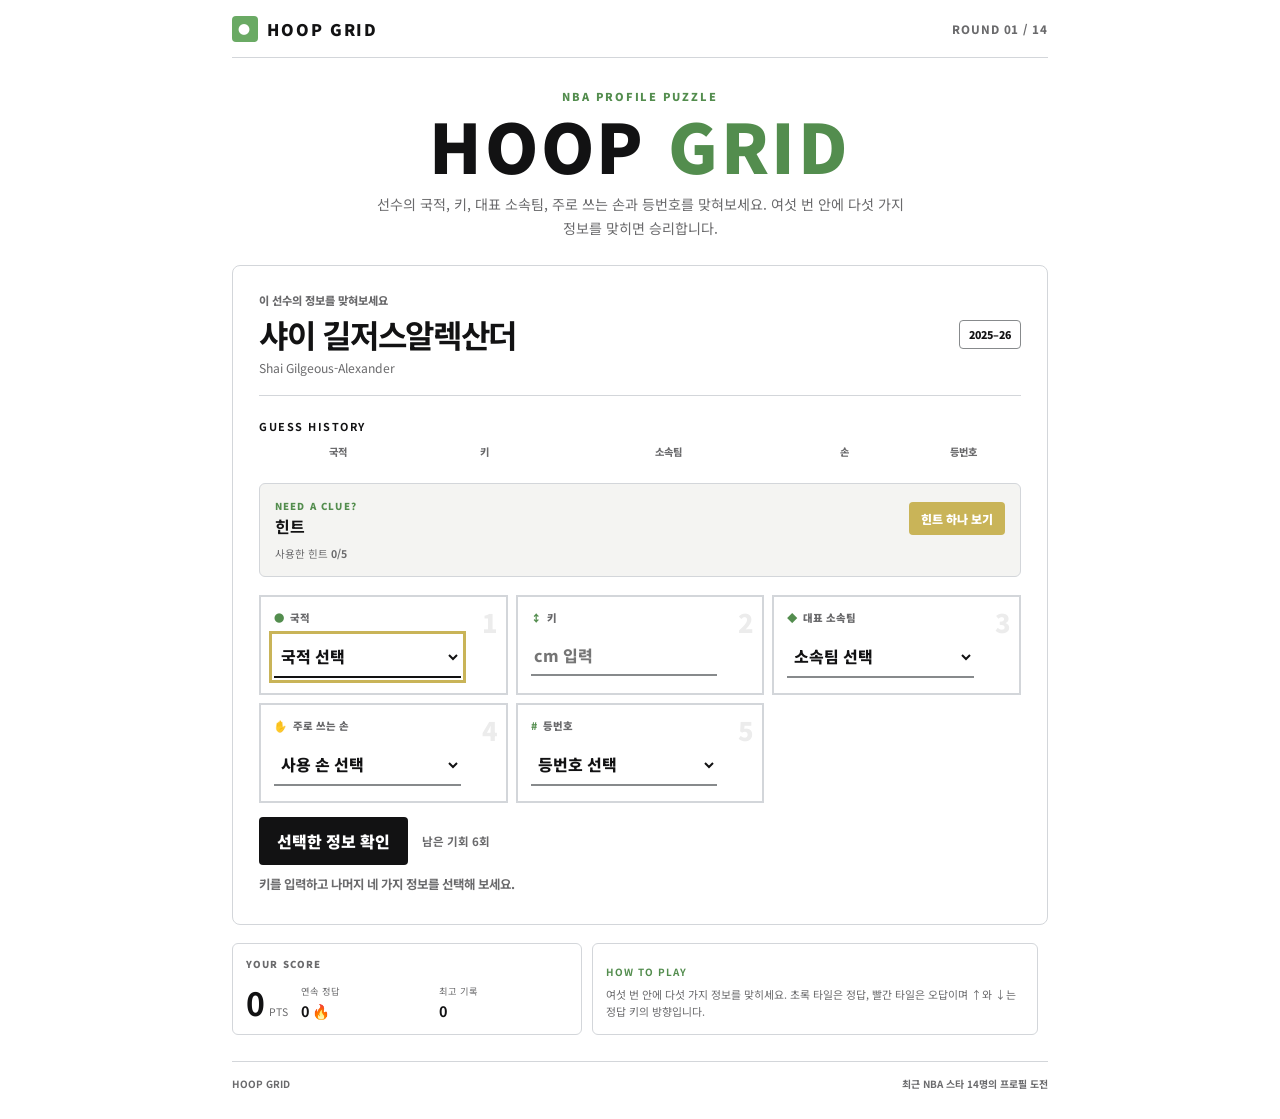
==== commit 2150fd24: "키 주관식 입력과 등번호 항목 추가" ====
--- a/index.html
+++ b/index.html
@@ -5,7 +5,7 @@
     <meta name="viewport" content="width=device-width, initial-scale=1" />
     <meta
       name="description"
-      content="국적, 키, 소속팀, 주로 쓰는 손을 객관식으로 골라 최근 NBA 스타의 프로필을 맞혀 보세요."
+      content="국적, 키, 소속팀, 주로 쓰는 손과 등번호를 맞혀 최근 NBA 스타의 프로필을 완성해 보세요."
     />
     <title>HOOP GRID — NBA 선수 프로필 맞히기</title>
     <link rel="preconnect" href="https://fonts.googleapis.com" />
@@ -32,8 +32,8 @@
           <h1 id="gameTitle">HOOP <span>GRID</span></h1>
         </div>
         <p class="intro">
-          선수의 국적, 키, 대표 소속팀, 주로 쓰는 손을 보기에서 고르세요.
-          여섯 번 안에 모든 정보를 맞히면 승리합니다.
+          선수의 국적, 키, 대표 소속팀, 주로 쓰는 손과 등번호를 맞혀보세요.
+          여섯 번 안에 다섯 가지 정보를 맞히면 승리합니다.
         </p>
       </section>
 
@@ -55,6 +55,7 @@
               <span>키</span>
               <span>소속팀</span>
               <span>손</span>
+              <span>등번호</span>
             </div>
             <div id="guessHistory" class="guess-history" aria-live="polite"></div>
           </section>
@@ -70,7 +71,7 @@
               </button>
             </div>
             <div class="hint-progress">
-              사용한 힌트 <strong id="hintCount">0/4</strong>
+              사용한 힌트 <strong id="hintCount">0/5</strong>
             </div>
             <ul class="hint-list" id="hintList" aria-live="polite"></ul>
           </section>
@@ -90,13 +91,17 @@
               </label>
               <label class="clue" data-number="2" for="heightInput">
                 <span class="clue-label"><span aria-hidden="true">↕</span> 키</span>
-                <select
+                <input
                   class="clue-input"
                   id="heightInput"
-                  data-field="height"
-                >
-                  <option value="">키 선택</option>
-                </select>
+                  type="number"
+                  min="0"
+                  max="224"
+                  step="1"
+                  inputmode="numeric"
+                  autocomplete="off"
+                  placeholder="cm 입력"
+                />
                 <span class="result-icon" aria-hidden="true"></span>
               </label>
               <label class="clue" data-number="3" for="teamInput">
@@ -118,6 +123,17 @@
                   data-field="hand"
                 >
                   <option value="">사용 손 선택</option>
+                </select>
+                <span class="result-icon" aria-hidden="true"></span>
+              </label>
+              <label class="clue" data-number="5" for="numberInput">
+                <span class="clue-label"><span aria-hidden="true">#</span> 등번호</span>
+                <select
+                  class="clue-input"
+                  id="numberInput"
+                  data-field="number"
+                >
+                  <option value="">등번호 선택</option>
                 </select>
                 <span class="result-icon" aria-hidden="true"></span>
               </label>
@@ -153,7 +169,7 @@
           <section class="tip-card">
             <strong>HOW TO PLAY</strong>
             <p>
-              여섯 번 안에 네 가지 정보를 맞히세요. 초록 타일은 정답,
+              여섯 번 안에 다섯 가지 정보를 맞히세요. 초록 타일은 정답,
               빨간 타일은 오답이며 ↑와 ↓는 정답 키의 방향입니다.
             </p>
           </section>
--- a/style.css
+++ b/style.css
@@ -185,7 +185,7 @@
 .board-labels,
 .guess-row {
   display: grid;
-  grid-template-columns: 0.9fr 0.7fr 1.4fr 0.65fr;
+  grid-template-columns: 0.85fr 0.65fr 1.25fr 0.58fr 0.62fr;
   gap: 6px;
 }
 
@@ -324,7 +324,7 @@
 
 .clue-grid {
   display: grid;
-  grid-template-columns: repeat(2, minmax(0, 1fr));
+  grid-template-columns: repeat(3, minmax(0, 1fr));
   gap: 8px;
 }
 
@@ -603,6 +603,10 @@
     padding: 16px 12px;
   }
 
+  .clue-grid {
+    grid-template-columns: repeat(2, minmax(0, 1fr));
+  }
+
   .side-panel {
     grid-template-columns: 1fr;
   }
@@ -627,7 +631,7 @@
 
   .board-labels,
   .guess-row {
-    grid-template-columns: 0.85fr 0.65fr 1.3fr 0.6fr;
+    grid-template-columns: 0.78fr 0.58fr 1.12fr 0.52fr 0.56fr;
     gap: 3px;
   }
 
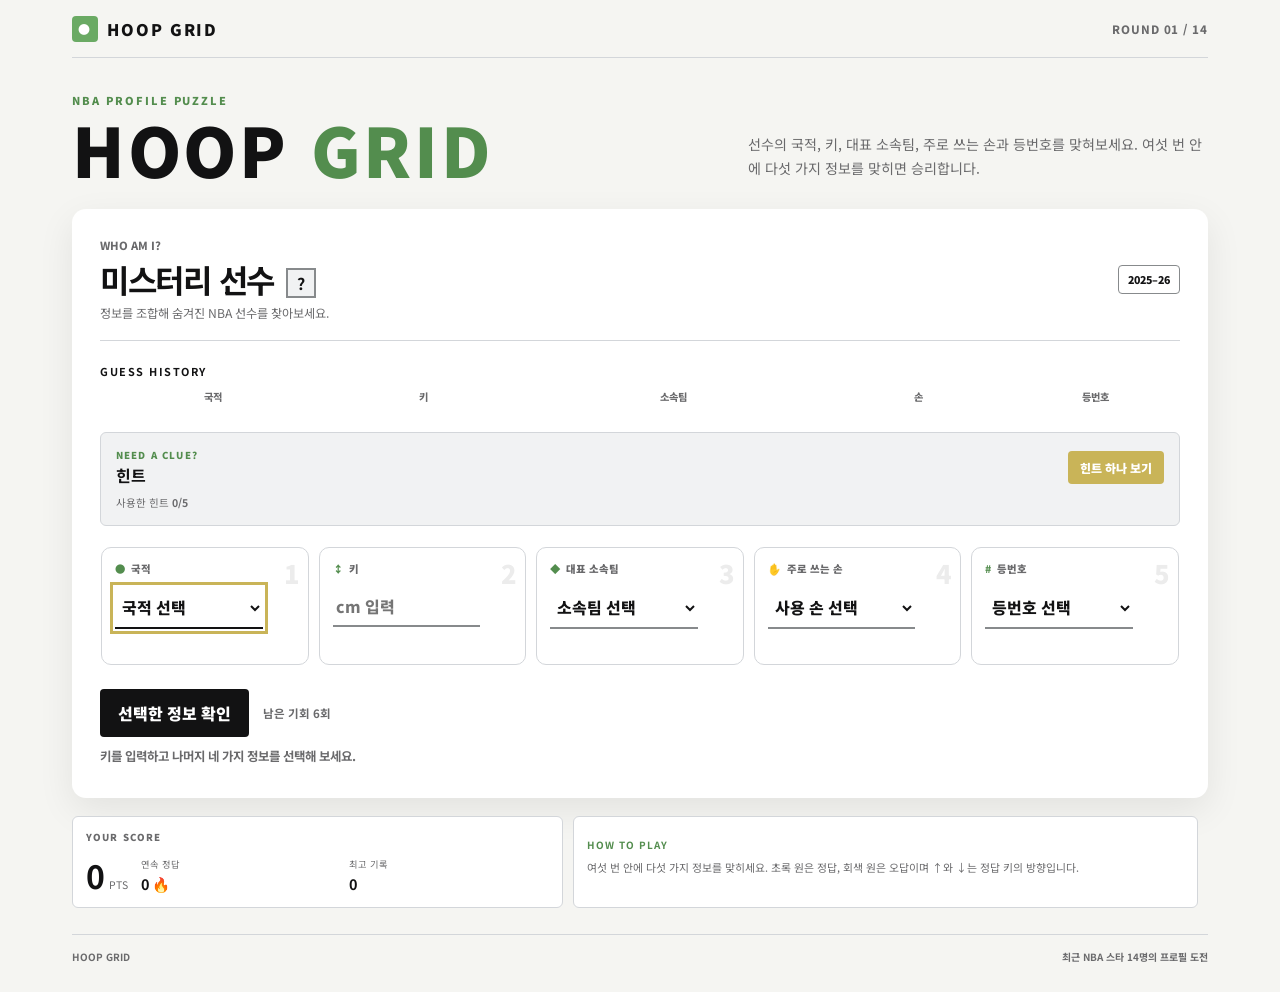
==== commit c05e974a: "가로형 보드와 원형 판정 디자인 적용" ====
--- a/index.html
+++ b/index.html
@@ -41,9 +41,9 @@
         <div class="game-card">
           <div class="card-header">
             <div>
-              <p class="player-prompt">이 선수의 정보를 맞혀보세요</p>
-              <h2 id="playerName">-</h2>
-              <p class="english-name" id="englishName">-</p>
+              <p class="player-prompt">WHO AM I?</p>
+              <h2>미스터리 선수 <span class="mystery-mark" aria-hidden="true">?</span></h2>
+              <p class="english-name">정보를 조합해 숨겨진 NBA 선수를 찾아보세요.</p>
             </div>
             <span class="difficulty">2025–26</span>
           </div>
@@ -169,8 +169,8 @@
           <section class="tip-card">
             <strong>HOW TO PLAY</strong>
             <p>
-              여섯 번 안에 다섯 가지 정보를 맞히세요. 초록 타일은 정답,
-              빨간 타일은 오답이며 ↑와 ↓는 정답 키의 방향입니다.
+              여섯 번 안에 다섯 가지 정보를 맞히세요. 초록 원은 정답,
+              회색 원은 오답이며 ↑와 ↓는 정답 키의 방향입니다.
             </p>
           </section>
 
--- a/style.css
+++ b/style.css
@@ -8,9 +8,9 @@
   --tile: #ffffff;
   --green: #6aaa64;
   --green-dark: #538d4e;
-  --red: #c65d5d;
+  --wrong: #787c7e;
   --yellow: #c9b458;
-  --soft: #f4f4f2;
+  --soft: #f1f2f3;
 }
 
 * {
@@ -25,7 +25,7 @@
 body {
   margin: 0;
   min-height: 100vh;
-  background: var(--page);
+  background: #f5f5f2;
   color: var(--ink);
   font-family: "Noto Sans KR", Arial, sans-serif;
 }
@@ -42,7 +42,7 @@
 }
 
 .shell {
-  width: min(100%, 860px);
+  width: min(100%, 1180px);
   margin: 0 auto;
   padding: 0 22px 28px;
 }
@@ -86,8 +86,12 @@
 }
 
 .hero {
-  padding: 30px 0 24px;
-  text-align: center;
+  display: flex;
+  align-items: end;
+  justify-content: space-between;
+  gap: 28px;
+  padding: 34px 0 26px;
+  text-align: left;
 }
 
 .kicker {
@@ -111,8 +115,8 @@
 }
 
 .intro {
-  max-width: 540px;
-  margin: 14px auto 0;
+  max-width: 460px;
+  margin: 0 0 2px;
   color: var(--muted);
   font-size: 0.88rem;
   line-height: 1.7;
@@ -126,10 +130,11 @@
 
 .game-card {
   width: 100%;
-  padding: 26px;
-  border: 1px solid var(--line);
-  border-radius: 8px;
+  padding: 28px;
+  border: 0;
+  border-radius: 14px;
   background: #fff;
+  box-shadow: 0 12px 36px rgba(18, 18, 19, 0.08);
 }
 
 .card-header {
@@ -153,6 +158,18 @@
   margin: 3px 0 0;
   font-size: clamp(1.5rem, 4vw, 2rem);
   letter-spacing: -0.04em;
+}
+
+.mystery-mark {
+  display: inline-grid;
+  width: 30px;
+  height: 30px;
+  margin-left: 4px;
+  place-items: center;
+  border: 2px solid var(--line-dark);
+  background: var(--soft);
+  font-size: 1rem;
+  vertical-align: 3px;
 }
 
 .english-name {
@@ -173,6 +190,8 @@
 
 .guess-board {
   margin-bottom: 18px;
+  overflow-x: auto;
+  padding-bottom: 4px;
 }
 
 .board-title {
@@ -185,8 +204,9 @@
 .board-labels,
 .guess-row {
   display: grid;
-  grid-template-columns: 0.85fr 0.65fr 1.25fr 0.58fr 0.62fr;
-  gap: 6px;
+  grid-template-columns: 1fr 0.8fr 1.35fr 0.75fr 0.75fr;
+  gap: 8px;
+  min-width: 720px;
 }
 
 .board-labels {
@@ -210,8 +230,11 @@
   justify-content: center;
   gap: 5px;
   padding: 6px 4px;
-  border: 2px solid var(--line-dark);
-  color: #fff;
+  position: relative;
+  border: 1px solid var(--line);
+  border-radius: 999px;
+  background: #fff;
+  color: var(--ink);
   font-size: clamp(0.65rem, 1.8vw, 0.8rem);
   font-weight: 900;
   line-height: 1.2;
@@ -220,19 +243,35 @@
   animation: flip-in 360ms ease both;
 }
 
+.guess-cell::before {
+  flex: none;
+  width: 12px;
+  height: 12px;
+  border-radius: 50%;
+  content: "";
+}
+
 .guess-cell.correct {
   border-color: var(--green);
+  background: #f0f8ef;
+}
+
+.guess-cell.wrong {
+  border-color: #b7b9bb;
+  background: #f3f4f4;
+}
+
+.guess-cell.correct::before {
   background: var(--green);
 }
 
-.guess-cell.wrong {
-  border-color: var(--red);
-  background: var(--red);
+.guess-cell.wrong::before {
+  background: var(--wrong);
 }
 
 .height-arrow {
   flex: none;
-  color: #fff;
+  color: var(--wrong);
   font-size: 1rem;
 }
 
@@ -324,15 +363,19 @@
 
 .clue-grid {
   display: grid;
-  grid-template-columns: repeat(3, minmax(0, 1fr));
-  gap: 8px;
+  grid-template-columns: repeat(5, minmax(0, 1fr));
+  gap: 10px;
+  overflow-x: auto;
+  padding: 3px 1px 10px;
 }
 
 .clue {
   position: relative;
-  min-height: 100px;
+  min-width: 142px;
+  min-height: 118px;
   padding: 13px;
-  border: 2px solid var(--line);
+  border: 1px solid var(--line);
+  border-radius: 10px;
   background: var(--tile);
   transition: border-color 150ms ease, background 150ms ease;
 }
@@ -397,12 +440,12 @@
   position: absolute;
   z-index: 3;
   right: 12px;
-  bottom: 16px;
+  top: 42px;
   display: grid;
   width: 26px;
   height: 26px;
   place-items: center;
-  border-radius: 3px;
+  border-radius: 50%;
   font-size: 0.85rem;
   font-weight: 900;
 }
@@ -410,6 +453,7 @@
 .clue.is-correct {
   border-color: var(--green);
   background: #edf7ec;
+  box-shadow: inset 0 0 0 1px var(--green);
 }
 
 .clue.is-correct .clue-input {
@@ -423,16 +467,17 @@
 }
 
 .clue.is-wrong {
-  border-color: var(--red);
-  background: #fbefef;
+  border-color: var(--wrong);
+  background: #f0f1f2;
+  box-shadow: inset 0 0 0 1px var(--wrong);
 }
 
 .clue.is-wrong .clue-input {
-  border-color: var(--red);
+  border-color: var(--wrong);
 }
 
 .clue.is-wrong .result-icon {
-  background: var(--red);
+  background: var(--wrong);
   color: #fff;
 }
 
@@ -481,7 +526,7 @@
 }
 
 .feedback.wrong {
-  color: #a33d3d;
+  color: var(--wrong);
 }
 
 .side-panel {
@@ -599,12 +644,16 @@
     padding-inline: 12px;
   }
 
+  .hero {
+    display: block;
+  }
+
+  .intro {
+    margin-top: 14px;
+  }
+
   .game-card {
-    padding: 16px 12px;
-  }
-
-  .clue-grid {
-    grid-template-columns: repeat(2, minmax(0, 1fr));
+    padding: 18px 14px;
   }
 
   .side-panel {
@@ -621,18 +670,10 @@
     padding: 24px 0 18px;
   }
 
-  .clue-grid {
-    grid-template-columns: 1fr;
-  }
-
-  .clue {
-    min-height: 86px;
-  }
-
   .board-labels,
   .guess-row {
-    grid-template-columns: 0.78fr 0.58fr 1.12fr 0.52fr 0.56fr;
-    gap: 3px;
+    grid-template-columns: 1fr 0.8fr 1.35fr 0.75fr 0.75fr;
+    gap: 6px;
   }
 
   .guess-cell {
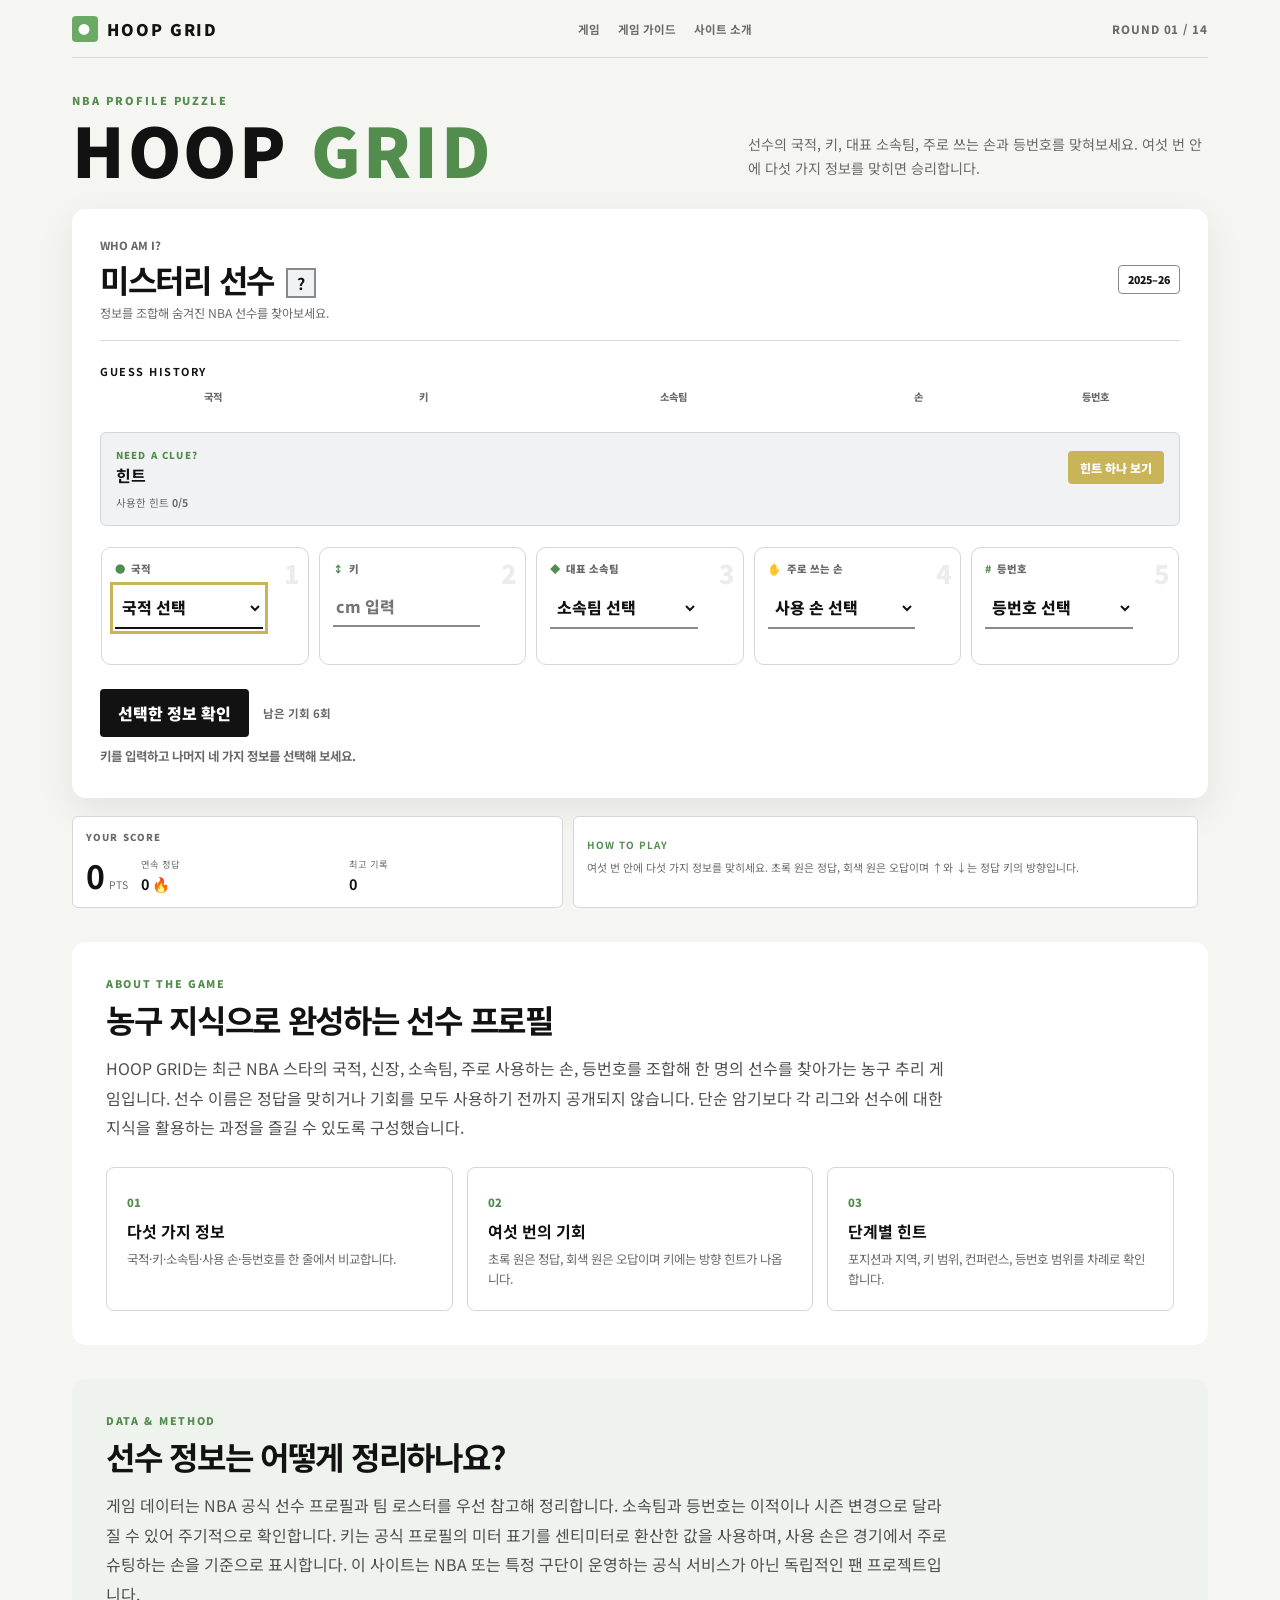
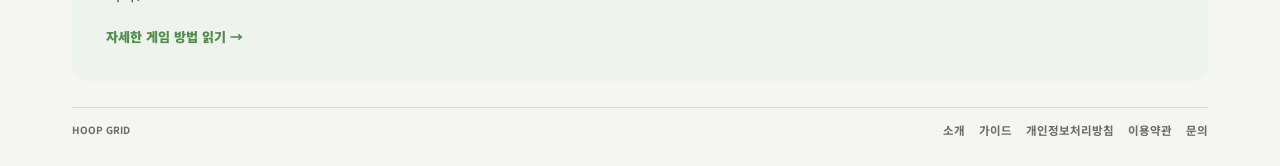
==== commit 03b12234: "AdSense 심사를 위한 콘텐츠와 정책 페이지 보강" ====
--- a/index.html
+++ b/index.html
@@ -23,6 +23,11 @@
           <span class="brand-ball" aria-hidden="true">●</span>
           HOOP GRID
         </a>
+        <nav class="site-nav" aria-label="주요 메뉴">
+          <a href="./">게임</a>
+          <a href="guide.html">게임 가이드</a>
+          <a href="about.html">사이트 소개</a>
+        </nav>
         <div class="round-counter" id="roundCounter">ROUND 01 / 14</div>
       </header>
 
@@ -180,9 +185,58 @@
         </aside>
       </section>
 
+      <section class="editorial-section" aria-labelledby="aboutGameTitle">
+        <p class="section-kicker">ABOUT THE GAME</p>
+        <h2 id="aboutGameTitle">농구 지식으로 완성하는 선수 프로필</h2>
+        <p>
+          HOOP GRID는 최근 NBA 스타의 국적, 신장, 소속팀, 주로 사용하는 손,
+          등번호를 조합해 한 명의 선수를 찾아가는 농구 추리 게임입니다. 선수
+          이름은 정답을 맞히거나 기회를 모두 사용하기 전까지 공개되지 않습니다.
+          단순 암기보다 각 리그와 선수에 대한 지식을 활용하는 과정을 즐길 수
+          있도록 구성했습니다.
+        </p>
+        <div class="info-grid">
+          <article>
+            <span>01</span>
+            <h3>다섯 가지 정보</h3>
+            <p>국적·키·소속팀·사용 손·등번호를 한 줄에서 비교합니다.</p>
+          </article>
+          <article>
+            <span>02</span>
+            <h3>여섯 번의 기회</h3>
+            <p>초록 원은 정답, 회색 원은 오답이며 키에는 방향 힌트가 나옵니다.</p>
+          </article>
+          <article>
+            <span>03</span>
+            <h3>단계별 힌트</h3>
+            <p>포지션과 지역, 키 범위, 컨퍼런스, 등번호 범위를 차례로 확인합니다.</p>
+          </article>
+        </div>
+      </section>
+
+      <section class="editorial-section methodology" aria-labelledby="dataTitle">
+        <p class="section-kicker">DATA &amp; METHOD</p>
+        <h2 id="dataTitle">선수 정보는 어떻게 정리하나요?</h2>
+        <p>
+          게임 데이터는 NBA 공식 선수 프로필과 팀 로스터를 우선 참고해
+          정리합니다. 소속팀과 등번호는 이적이나 시즌 변경으로 달라질 수 있어
+          주기적으로 확인합니다. 키는 공식 프로필의 미터 표기를 센티미터로
+          환산한 값을 사용하며, 사용 손은 경기에서 주로 슈팅하는 손을 기준으로
+          표시합니다. 이 사이트는 NBA 또는 특정 구단이 운영하는 공식 서비스가
+          아닌 독립적인 팬 프로젝트입니다.
+        </p>
+        <a class="text-link" href="guide.html">자세한 게임 방법 읽기 →</a>
+      </section>
+
       <footer>
         <span>HOOP GRID</span>
-        <span>최근 NBA 스타 14명의 프로필 도전</span>
+        <nav aria-label="푸터 메뉴">
+          <a href="about.html">소개</a>
+          <a href="guide.html">가이드</a>
+          <a href="privacy.html">개인정보처리방침</a>
+          <a href="terms.html">이용약관</a>
+          <a href="contact.html">문의</a>
+        </nav>
       </footer>
     </main>
     <script src="main.js"></script>
--- a/style.css
+++ b/style.css
@@ -83,6 +83,29 @@
   font-size: 0.72rem;
   font-weight: 800;
   letter-spacing: 0.08em;
+}
+
+.site-nav {
+  display: flex;
+  align-items: center;
+  gap: 18px;
+}
+
+.site-nav a,
+footer a {
+  color: var(--muted);
+  font-size: 0.72rem;
+  font-weight: 700;
+  text-decoration: none;
+}
+
+.site-nav a:hover,
+.site-nav a[aria-current="page"],
+footer a:hover,
+footer a[aria-current="page"] {
+  color: var(--ink);
+  text-decoration: underline;
+  text-underline-offset: 4px;
 }
 
 .hero {
@@ -535,6 +558,171 @@
   gap: 10px;
 }
 
+.editorial-section {
+  margin-top: 34px;
+  padding: 34px;
+  border-radius: 14px;
+  background: #fff;
+}
+
+.editorial-section h2 {
+  margin: 5px 0 12px;
+  font-size: clamp(1.45rem, 4vw, 2rem);
+  letter-spacing: -0.04em;
+}
+
+.editorial-section > p:not(.section-kicker) {
+  max-width: 850px;
+  margin: 0;
+  color: #4f4f51;
+  line-height: 1.85;
+}
+
+.section-kicker {
+  margin: 0;
+  color: var(--green-dark);
+  font-size: 0.66rem;
+  font-weight: 900;
+  letter-spacing: 0.16em;
+}
+
+.info-grid {
+  display: grid;
+  grid-template-columns: repeat(3, 1fr);
+  gap: 14px;
+  margin-top: 24px;
+}
+
+.info-grid article {
+  padding: 20px;
+  border: 1px solid var(--line);
+  border-radius: 8px;
+}
+
+.info-grid article > span {
+  color: var(--green-dark);
+  font-size: 0.7rem;
+  font-weight: 900;
+}
+
+.info-grid h3 {
+  margin: 7px 0 6px;
+  font-size: 1rem;
+}
+
+.info-grid p {
+  margin: 0;
+  color: var(--muted);
+  font-size: 0.78rem;
+  line-height: 1.65;
+}
+
+.methodology {
+  background: #eef4ed;
+}
+
+.text-link,
+.primary-link {
+  display: inline-flex;
+  margin-top: 18px;
+  color: var(--green-dark);
+  font-size: 0.82rem;
+  font-weight: 900;
+  text-decoration: none;
+}
+
+.primary-link {
+  padding: 12px 18px;
+  border-radius: 4px;
+  background: var(--ink);
+  color: #fff;
+}
+
+.content-page {
+  max-width: 820px;
+  min-height: 62vh;
+  margin: 48px auto;
+  padding: clamp(24px, 5vw, 52px);
+  border-radius: 14px;
+  background: #fff;
+  box-shadow: 0 12px 36px rgba(18, 18, 19, 0.06);
+}
+
+.content-page h1 {
+  margin: 7px 0 16px;
+  font-size: clamp(2.2rem, 7vw, 3.8rem);
+  letter-spacing: -0.05em;
+}
+
+.content-page .lead {
+  margin-bottom: 36px;
+  color: var(--muted);
+  font-size: 1rem;
+  line-height: 1.8;
+}
+
+.content-page h2 {
+  margin: 34px 0 9px;
+  font-size: 1.25rem;
+}
+
+.content-page p,
+.content-page li {
+  color: #464648;
+  font-size: 0.9rem;
+  line-height: 1.9;
+}
+
+.content-page a:not(.primary-link) {
+  color: #376f35;
+  font-weight: 700;
+}
+
+.content-page li + li {
+  margin-top: 6px;
+}
+
+.updated {
+  padding-bottom: 16px;
+  border-bottom: 1px solid var(--line);
+  color: var(--muted) !important;
+  font-size: 0.74rem !important;
+}
+
+.contact-form {
+  display: grid;
+  gap: 18px;
+  margin-top: 30px;
+}
+
+.contact-form label {
+  display: grid;
+  gap: 7px;
+  color: var(--ink);
+  font-size: 0.8rem;
+  font-weight: 800;
+}
+
+.contact-form input,
+.contact-form select,
+.contact-form textarea {
+  width: 100%;
+  padding: 12px 13px;
+  border: 1px solid var(--line-dark);
+  border-radius: 4px;
+  background: #fff;
+  color: var(--ink);
+  font: inherit;
+}
+
+.contact-form textarea {
+  resize: vertical;
+}
+
+.contact-form .primary-button {
+  justify-self: start;
+}
+
 .score-card,
 .tip-card {
   border: 1px solid var(--line);
@@ -629,6 +817,13 @@
   color: var(--muted);
   font-size: 0.62rem;
   font-weight: 700;
+}
+
+footer nav {
+  display: flex;
+  flex-wrap: wrap;
+  justify-content: flex-end;
+  gap: 14px;
 }
 
 .primary-button:focus-visible,
@@ -660,6 +855,28 @@
     grid-template-columns: 1fr;
   }
 
+  .topbar {
+    flex-wrap: wrap;
+    padding: 12px 0;
+  }
+
+  .site-nav {
+    order: 3;
+    width: 100%;
+    justify-content: space-between;
+    gap: 8px;
+    padding-top: 9px;
+    border-top: 1px solid var(--line);
+  }
+
+  .info-grid {
+    grid-template-columns: 1fr;
+  }
+
+  .editorial-section {
+    padding: 24px 18px;
+  }
+
   .next-button {
     min-height: 46px;
   }
@@ -702,6 +919,10 @@
   footer {
     flex-direction: column;
   }
+
+  footer nav {
+    justify-content: flex-start;
+  }
 }
 
 @media (prefers-reduced-motion: reduce) {
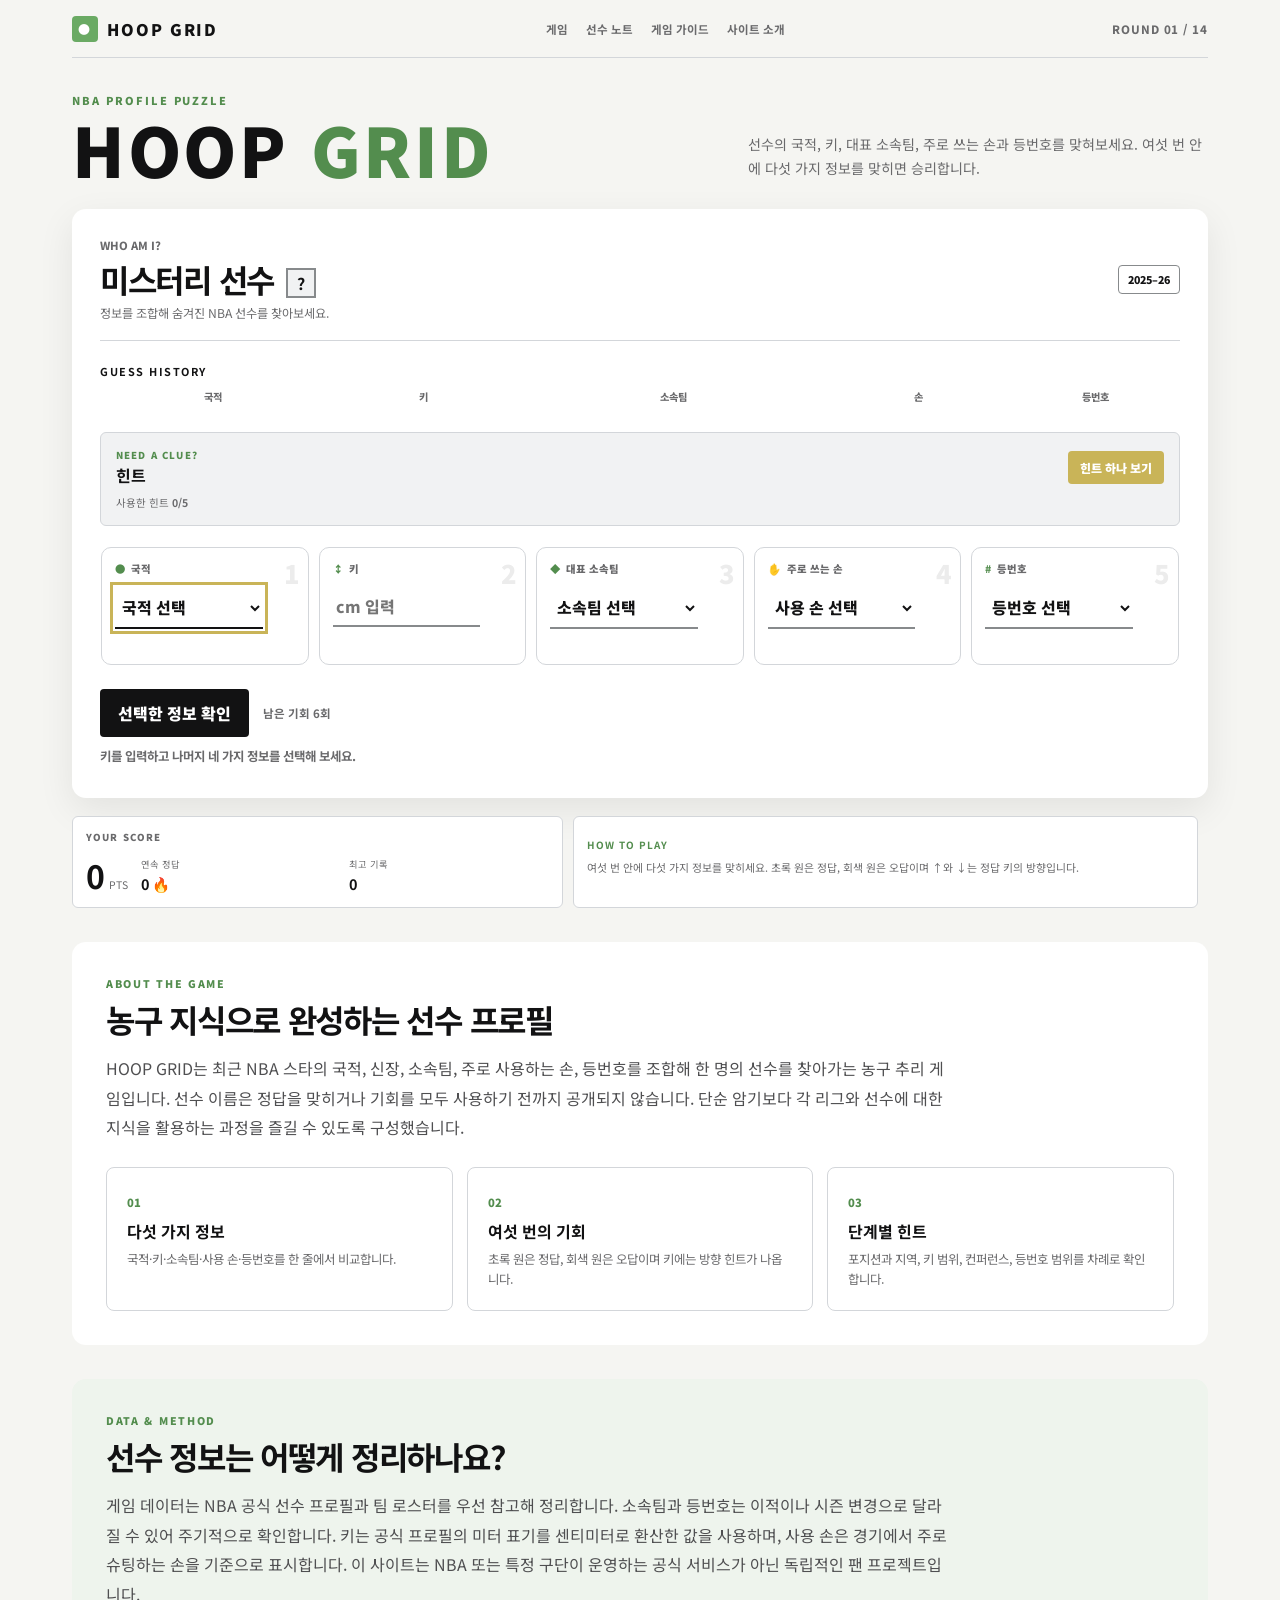
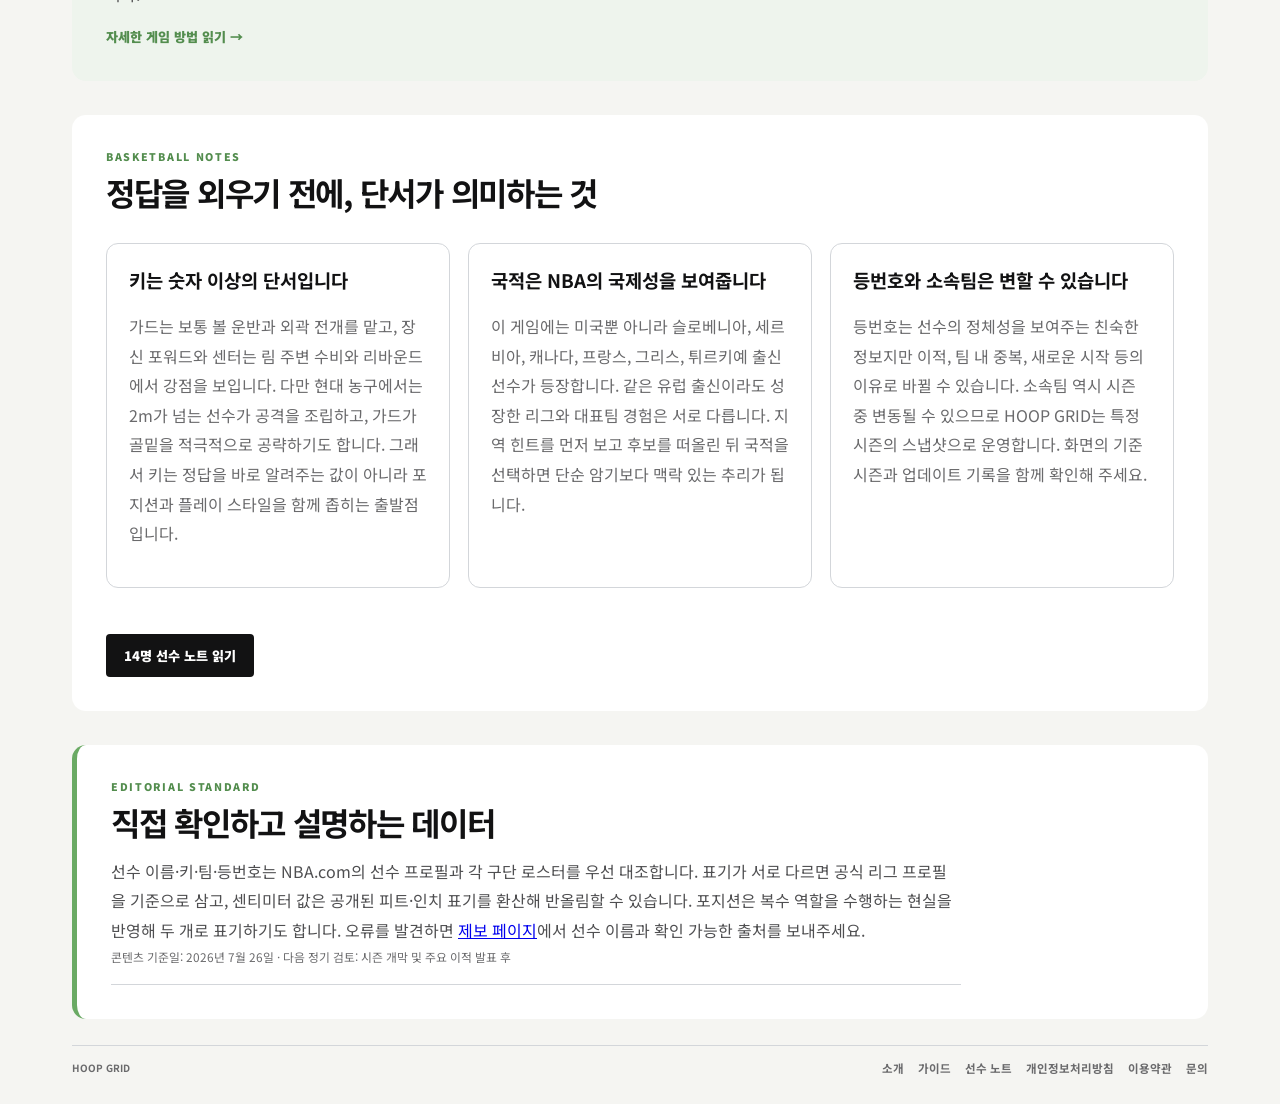
==== commit 7e9259ba: "애드센스 심사를 위한 선수 콘텐츠와 광고 범위 개선" ====
--- a/index.html
+++ b/index.html
@@ -8,6 +8,17 @@
       content="국적, 키, 소속팀, 주로 쓰는 손과 등번호를 맞혀 최근 NBA 스타의 프로필을 완성해 보세요."
     />
     <title>HOOP GRID — NBA 선수 프로필 맞히기</title>
+    <link rel="canonical" href="https://for-real.pages.dev/" />
+    <meta property="og:title" content="HOOP GRID — NBA 선수 프로필 맞히기" />
+    <meta property="og:description" content="선수 프로필을 추리하고, 14명의 NBA 스타 자료를 함께 읽어보세요." />
+    <meta property="og:type" content="website" />
+    <meta property="og:url" content="https://for-real.pages.dev/" />
+    <meta name="google-adsense-account" content="ca-pub-3541947131478776" />
+    <script
+      async
+      src="https://pagead2.googlesyndication.com/pagead/js/adsbygoogle.js?client=ca-pub-3541947131478776"
+      crossorigin="anonymous"
+    ></script>
     <link rel="preconnect" href="https://fonts.googleapis.com" />
     <link rel="preconnect" href="https://fonts.gstatic.com" crossorigin />
     <link
@@ -25,6 +36,7 @@
         </a>
         <nav class="site-nav" aria-label="주요 메뉴">
           <a href="./">게임</a>
+          <a href="players.html">선수 노트</a>
           <a href="guide.html">게임 가이드</a>
           <a href="about.html">사이트 소개</a>
         </nav>
@@ -228,11 +240,39 @@
         <a class="text-link" href="guide.html">자세한 게임 방법 읽기 →</a>
       </section>
 
+      <section class="editorial-section" aria-labelledby="learnTitle">
+        <p class="section-kicker">BASKETBALL NOTES</p>
+        <h2 id="learnTitle">정답을 외우기 전에, 단서가 의미하는 것</h2>
+        <div class="article-grid">
+          <article>
+            <h3>키는 숫자 이상의 단서입니다</h3>
+            <p>가드는 보통 볼 운반과 외곽 전개를 맡고, 장신 포워드와 센터는 림 주변 수비와 리바운드에서 강점을 보입니다. 다만 현대 농구에서는 2m가 넘는 선수가 공격을 조립하고, 가드가 골밑을 적극적으로 공략하기도 합니다. 그래서 키는 정답을 바로 알려주는 값이 아니라 포지션과 플레이 스타일을 함께 좁히는 출발점입니다.</p>
+          </article>
+          <article>
+            <h3>국적은 NBA의 국제성을 보여줍니다</h3>
+            <p>이 게임에는 미국뿐 아니라 슬로베니아, 세르비아, 캐나다, 프랑스, 그리스, 튀르키예 출신 선수가 등장합니다. 같은 유럽 출신이라도 성장한 리그와 대표팀 경험은 서로 다릅니다. 지역 힌트를 먼저 보고 후보를 떠올린 뒤 국적을 선택하면 단순 암기보다 맥락 있는 추리가 됩니다.</p>
+          </article>
+          <article>
+            <h3>등번호와 소속팀은 변할 수 있습니다</h3>
+            <p>등번호는 선수의 정체성을 보여주는 친숙한 정보지만 이적, 팀 내 중복, 새로운 시작 등의 이유로 바뀔 수 있습니다. 소속팀 역시 시즌 중 변동될 수 있으므로 HOOP GRID는 특정 시즌의 스냅샷으로 운영합니다. 화면의 기준 시즌과 업데이트 기록을 함께 확인해 주세요.</p>
+          </article>
+        </div>
+        <a class="primary-link" href="players.html">14명 선수 노트 읽기</a>
+      </section>
+
+      <section class="editorial-section source-note" aria-labelledby="standardTitle">
+        <p class="section-kicker">EDITORIAL STANDARD</p>
+        <h2 id="standardTitle">직접 확인하고 설명하는 데이터</h2>
+        <p>선수 이름·키·팀·등번호는 NBA.com의 선수 프로필과 각 구단 로스터를 우선 대조합니다. 표기가 서로 다르면 공식 리그 프로필을 기준으로 삼고, 센티미터 값은 공개된 피트·인치 표기를 환산해 반올림할 수 있습니다. 포지션은 복수 역할을 수행하는 현실을 반영해 두 개로 표기하기도 합니다. 오류를 발견하면 <a href="contact.html">제보 페이지</a>에서 선수 이름과 확인 가능한 출처를 보내주세요.</p>
+        <p class="updated">콘텐츠 기준일: 2026년 7월 26일 · 다음 정기 검토: 시즌 개막 및 주요 이적 발표 후</p>
+      </section>
+
       <footer>
         <span>HOOP GRID</span>
         <nav aria-label="푸터 메뉴">
           <a href="about.html">소개</a>
           <a href="guide.html">가이드</a>
+          <a href="players.html">선수 노트</a>
           <a href="privacy.html">개인정보처리방침</a>
           <a href="terms.html">이용약관</a>
           <a href="contact.html">문의</a>
--- a/style.css
+++ b/style.css
@@ -106,6 +106,82 @@
   color: var(--ink);
   text-decoration: underline;
   text-underline-offset: 4px;
+}
+
+.article-grid {
+  display: grid;
+  grid-template-columns: repeat(3, minmax(0, 1fr));
+  gap: 18px;
+  margin: 28px 0;
+}
+
+.article-grid article,
+.player-notes article {
+  padding: 22px;
+  border: 1px solid var(--line);
+  border-radius: 12px;
+  background: #fff;
+}
+
+.article-grid h3,
+.player-notes h2 {
+  margin-top: 0;
+}
+
+.article-grid p,
+.player-notes p {
+  color: var(--muted);
+  line-height: 1.85;
+}
+
+.source-note {
+  border-left: 5px solid var(--green);
+}
+
+.wide-content {
+  max-width: 1080px;
+}
+
+.notice-box {
+  margin: 28px 0;
+  padding: 20px 22px;
+  border-left: 5px solid var(--yellow);
+  background: #fff;
+}
+
+.notice-box p {
+  margin-bottom: 0;
+}
+
+.player-notes {
+  display: grid;
+  grid-template-columns: repeat(2, minmax(0, 1fr));
+  gap: 16px;
+  margin: 32px 0 48px;
+}
+
+.player-tag {
+  display: block;
+  margin-bottom: 9px;
+  color: var(--green-dark);
+  font-size: .72rem;
+  font-weight: 900;
+  letter-spacing: .04em;
+}
+
+.source-line {
+  margin: 32px 0;
+  padding-top: 18px;
+  border-top: 1px solid var(--line);
+  color: var(--muted);
+  font-size: .82rem;
+}
+
+@media (max-width: 760px) {
+  .article-grid,
+  .player-notes {
+    grid-template-columns: 1fr;
+  }
 }
 
 .hero {
